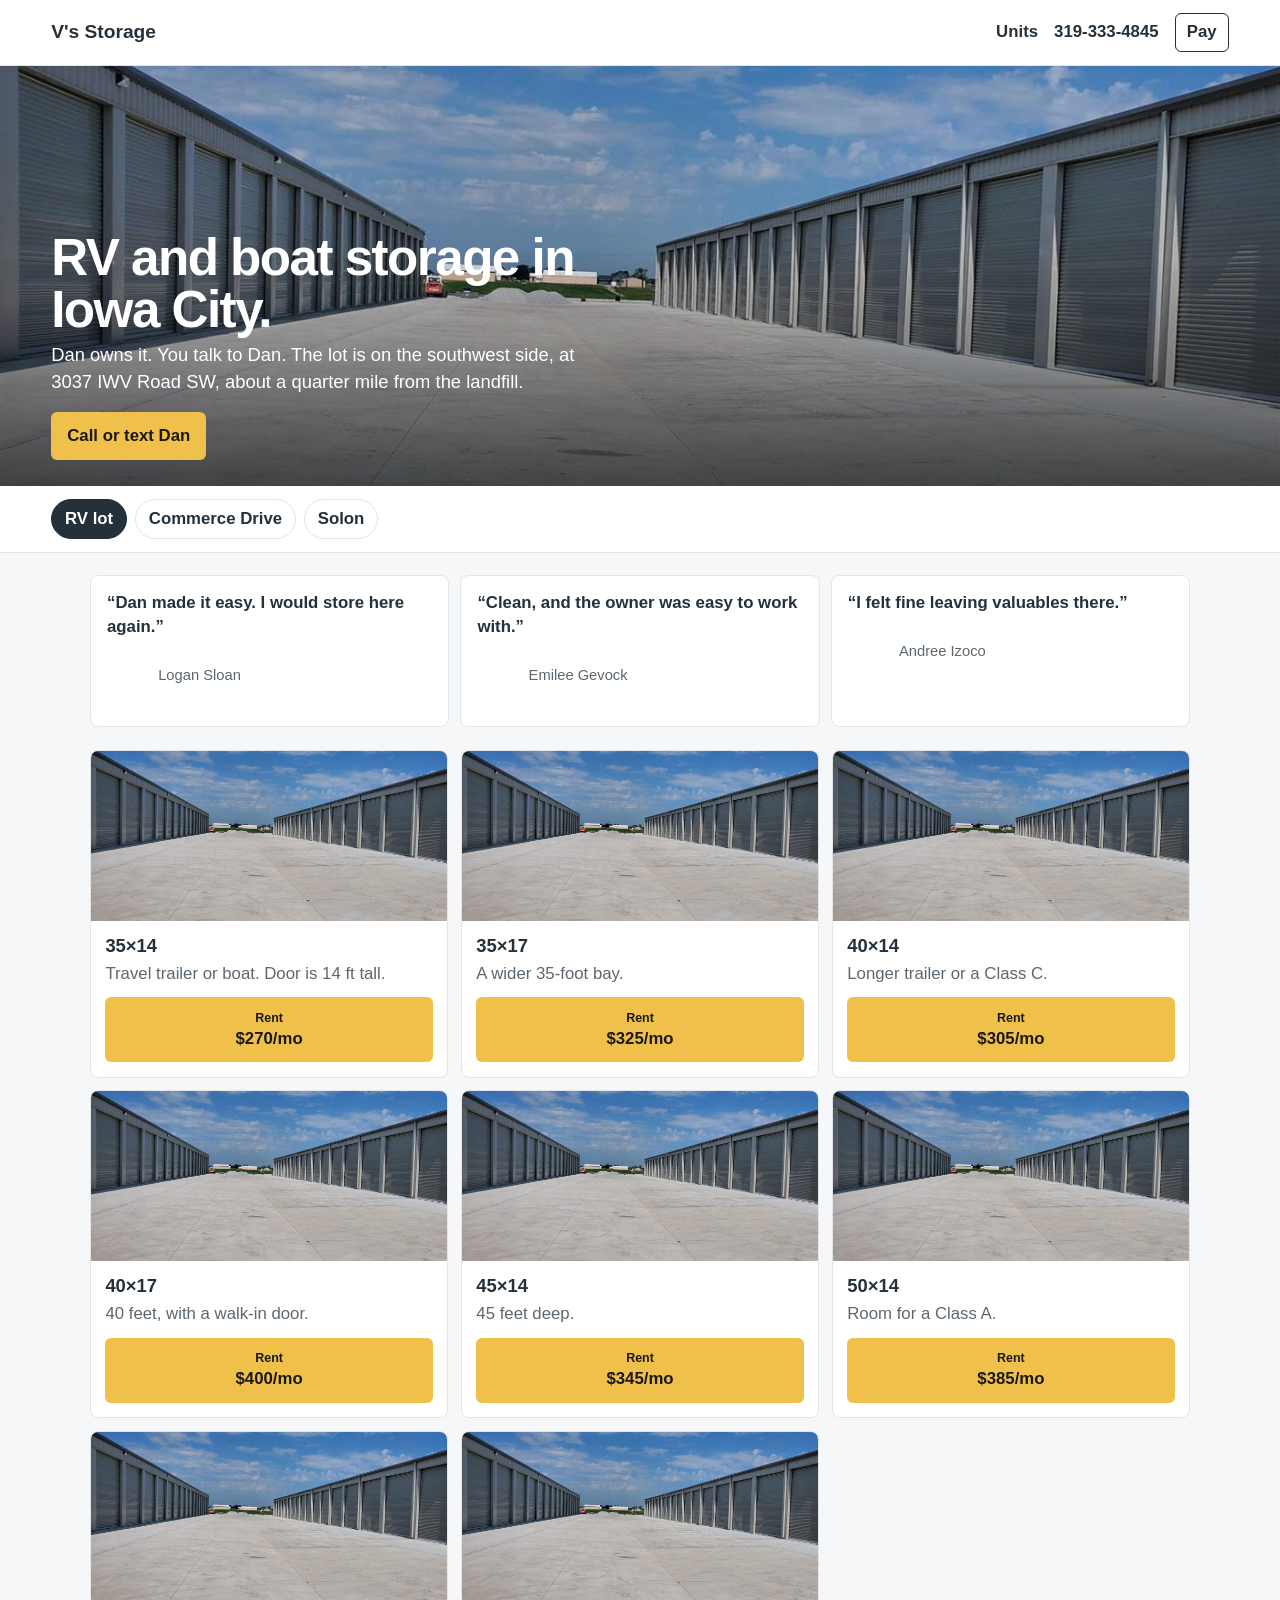
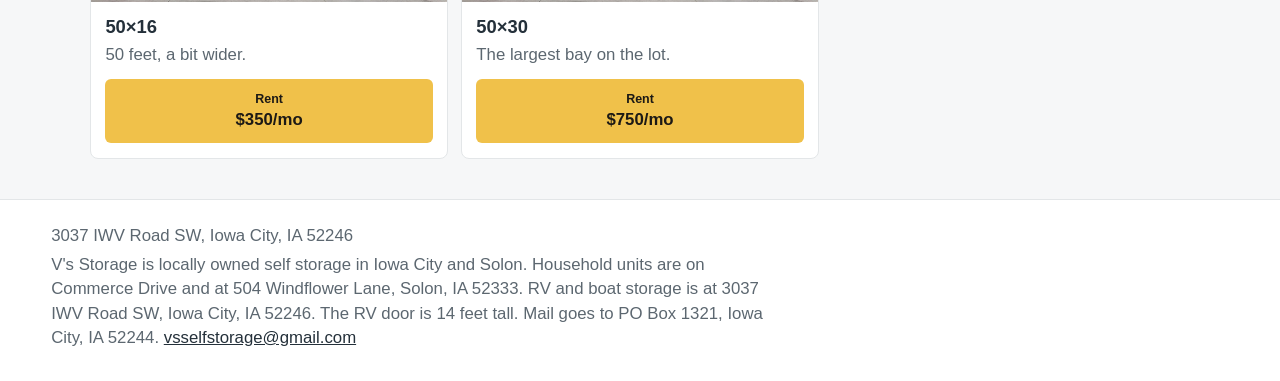
==== index.html @ 84fd460d "Public preview of the V's Storage site. Co-authored-by: Cursor <cursoragent@cursor.com>" ====
<!DOCTYPE html>
<html lang="en">
<head>
  <meta charset="utf-8">
  <meta name="viewport" content="width=device-width, initial-scale=1">
  <title>RV and boat storage in Iowa City | V's Storage</title>
  <meta name="description" content="RV, boat, and trailer storage at 3037 IWV Road SW, Iowa City, IA 52246. Dan owns it. Call or text (319) 333-4845. Doors are 14 feet tall. From $270 a month.">
  <script type="application/ld+json">
  {
    "@context": "https://schema.org",
    "@type": "SelfStorage",
    "name": "V's RV and Large Storage",
    "description": "Locally owned RV, boat, and trailer storage on the southwest side of Iowa City. Tenants talk to the owner, Dan.",
    "telephone": "+1-319-333-4845",
    "email": "vsselfstorage@gmail.com",
    "address": { "@type": "PostalAddress", "streetAddress": "3037 IWV Road SW", "addressLocality": "Iowa City", "addressRegion": "IA", "postalCode": "52246" },
    "url": "https://www.vsrvstorage.com/pages/rent"
  }
  </script>
  <style>
    :root { --ink: #24303a; --muted: #5c6770; --line: #e3e6e8; --yellow: #f0c14a; --bg: #f6f7f8; }
    * { box-sizing: border-box; }
    body { margin: 0; background: var(--bg); color: var(--ink); font-family: "Segoe UI", Arial, sans-serif; font-size: 1.05rem; line-height: 1.45; }
    img { max-width: 100%; display: block; }
    a { color: inherit; }
    button { font: inherit; color: inherit; cursor: pointer; }
    :focus-visible { outline: 3px solid var(--ink); outline-offset: 2px; }
    header { display: flex; align-items: center; justify-content: space-between; gap: 1rem; padding: 0.8rem 4vw; background: #fff; border-bottom: 1px solid var(--line); }
    .brand { font-weight: 700; text-decoration: none; font-size: 1.2rem; }
    nav { display: flex; gap: 1rem; align-items: center; }
    nav a { text-decoration: none; font-weight: 600; }
    .pay { border: 1px solid var(--ink); border-radius: 6px; padding: 0.4rem 0.7rem; }
    .hero { position: relative; min-height: 420px; color: #fff; display: flex; align-items: flex-end; }
    .hero img { position: absolute; inset: 0; width: 100%; height: 100%; object-fit: cover; }
    .hero::after { content: ""; position: absolute; inset: 0; background: linear-gradient(to top, rgba(20,24,28,.72), rgba(20,24,28,.05) 55%); }
    .hero-copy { position: relative; z-index: 1; padding: 2rem 4vw 1.6rem; max-width: 640px; }
    h1 { margin: 0 0 0.4rem; font-size: clamp(2.1rem, 4vw, 3.2rem); line-height: 1.02; letter-spacing: -0.03em; }
    .hero p { margin: 0 0 1rem; font-size: 1.15rem; }
    .call { display: inline-block; background: var(--yellow); color: #1c1915; text-decoration: none; font-weight: 700; border-radius: 6px; padding: 0.75rem 1rem; }
    .lots { display: flex; gap: 0.5rem; padding: 0.8rem 4vw; background: #fff; border-bottom: 1px solid var(--line); overflow-x: auto; }
    .lots button { border: 1px solid var(--line); background: #fff; border-radius: 999px; padding: 0.45rem 0.8rem; font-weight: 600; white-space: nowrap; }
    .lots button[aria-pressed="true"] { background: var(--ink); color: #fff; border-color: var(--ink); }
    main { width: min(1100px, calc(100% - 8vw)); margin: 0 auto; padding: 1.4rem 0 2.5rem; }
    .reviews { display: grid; grid-template-columns: 1fr 1fr 1fr; gap: 0.7rem; margin-bottom: 1.4rem; }
    blockquote { margin: 0; background: #fff; border: 1px solid var(--line); border-radius: 8px; padding: 0.9rem 1rem; }
    blockquote p { margin: 0 0 0.4rem; font-weight: 650; font-weight: 600; }
    blockquote footer { color: var(--muted); font-size: 0.92rem; border: 0; }
    .units { display: grid; gap: 0.6rem; }
    .unit { display: grid; grid-template-columns: 112px 1fr auto; gap: 0.9rem; align-items: center; background: #fff; border: 1px solid var(--line); border-radius: 8px; padding: 0.55rem; }
    .unit img { width: 112px; height: 84px; object-fit: cover; border-radius: 4px; }
    .unit h2 { margin: 0; font-size: 1.15rem; }
    .unit p { margin: 0.15rem 0 0; color: var(--muted); }
    .rent { display: inline-block; background: var(--yellow); color: #1c1915; text-decoration: none; font-weight: 700; border-radius: 6px; padding: 0.7rem 0.9rem; text-align: center; min-width: 118px; }
    .rent span { display: block; font-size: 0.78rem; font-weight: 600; }
    footer { background: #fff; border-top: 1px solid var(--line); padding: 1.2rem 4vw 1.6rem; color: var(--muted); }
    footer p { margin: 0.3rem 0; max-width: 46rem; }
    footer a { color: var(--ink); }
    @media (min-width: 960px) {
      .units { grid-template-columns: repeat(3, minmax(0, 1fr)); gap: 0.8rem; align-items: stretch; }
      .unit { grid-template-columns: 1fr; grid-template-rows: auto 1fr auto; align-items: stretch; padding: 0; gap: 0; overflow: hidden; height: 100%; }
      .unit img { width: 100%; height: 170px; border-radius: 0; object-position: center 62%; }
      .unit > div { padding: 0.75rem 0.9rem 0; }
      .rent { margin: 0.7rem 0.9rem 0.9rem; align-self: end; }
    }
    @media (max-width: 720px) {
      .reviews { grid-template-columns: 1fr; }
      .unit { grid-template-columns: 88px 1fr; }
      .rent { grid-column: 1 / -1; margin: 0; }
      nav .quiet { display: none; }
    }
  </style>
</head>
<body>
  <header>
    <a class="brand" href="#top">V's Storage</a>
    <nav>
      <a class="quiet" href="#units">Units</a>
      <a class="quiet" href="tel:+13193334845">319-333-4845</a>
      <a class="pay" id="pay" href="https://www.vsrvstorage.com/login">Pay</a>
    </nav>
  </header>

  <section class="hero" id="top">
    <img id="hero" src="images/west.jpg" alt="RV storage buildings at 3037 IWV Road SW">
    <div class="hero-copy">
      <h1 id="headline">RV and boat storage in Iowa City.</h1>
      <p id="pitch">Dan owns it. You talk to Dan. The lot is on the southwest side, at 3037 IWV Road SW, about a quarter mile from the landfill.</p>
      <a class="call" href="tel:+13193334845">Call or text Dan</a>
    </div>
  </section>

  <div class="lots" role="group" aria-label="Locations">
    <button type="button" data-lot="west" aria-pressed="true">RV lot</button>
    <button type="button" data-lot="east" aria-pressed="false">Commerce Drive</button>
    <button type="button" data-lot="solon" aria-pressed="false">Solon</button>
  </div>

  <main>
    <div class="reviews">
      <blockquote><p>“Dan made it easy. I would store here again.”</p><footer>Logan Sloan</footer></blockquote>
      <blockquote><p>“Clean, and the owner was easy to work with.”</p><footer>Emilee Gevock</footer></blockquote>
      <blockquote><p>“I felt fine leaving valuables there.”</p><footer>Andree Izoco</footer></blockquote>
    </div>
    <div class="units" id="units"></div>
  </main>

  <footer>
    <p id="address">3037 IWV Road SW, Iowa City, IA 52246</p>
    <p>V's Storage is locally owned self storage in Iowa City and Solon. Household units are on Commerce Drive and at 504 Windflower Lane, Solon, IA 52333. RV and boat storage is at 3037 IWV Road SW, Iowa City, IA 52246. The RV door is 14 feet tall. Mail goes to PO Box 1321, Iowa City, IA 52244. <a href="mailto:vsselfstorage@gmail.com">vsselfstorage@gmail.com</a></p>
  </footer>

  <script>
    var lots = {
      east: {
        headline: "You talk to the owner.",
        pitch: "Dan owns this Iowa City lot. He is the only person you will talk to.",
        hero: "images/yellow.jpg",
        alt: "Yellow storage doors at V's on Commerce Drive",
        address: "2800 Commerce Drive, Iowa City, IA 52240",
        pay: "https://www.vsselfstorageiowacity.com/login",
        rent: "https://www.vsselfstorageiowacity.com/pages/rent",
        units: [
          ["5×10", 70, "A closet.", "images/open-5.jpg"],
          ["10×10", 90, "About a small bedroom.", "images/open-10.jpg"],
          ["10×15", 105, "Bedroom plus a sofa.", "images/open-15.jpg"],
          ["10×20", 130, "A one-bedroom apartment.", "images/open-20.jpg"],
          ["10×25", 140, "Room for the awkward pieces.", "images/open-25.jpg"],
          ["10×30", 160, "A car, or a house worth of boxes.", "images/open-30.jpg"],
          ["12×30", 195, "A wider version of the 10×30.", "images/open-30.jpg"]
        ]
      },
      solon: {
        headline: "Storage in Solon.",
        pitch: "Dan owns the units on Windflower Lane. If you need a unit in Solon, call him.",
        hero: "images/orange.jpg",
        alt: "Orange storage doors at 504 Windflower Lane in Solon",
        address: "504 Windflower Lane, Solon, IA 52333",
        pay: "https://www.vsselfstoragesolon.com/login",
        rent: "https://www.vsselfstoragesolon.com/pages/rent",
        units: [
          ["5×10", 74, "A closet.", "images/open-5.jpg"],
          ["10×10", 95, "About a small bedroom.", "images/open-10.jpg"],
          ["10×15", 111, "Bedroom plus a sofa.", "images/open-15.jpg"],
          ["10×20", 126, "A one-bedroom apartment.", "images/open-20.jpg"],
          ["10×25", 147, "Room for the awkward pieces.", "images/open-25.jpg"],
          ["10×30", 168, "A car, or a house worth of boxes.", "images/open-30.jpg"],
          ["12×30", 199, "A wider version of the 10×30.", "images/open-30.jpg"],
          ["20×30", 289, "Oversized bay.", "images/open-30.jpg"],
          ["30×30", 368, "Oversized bay.", "images/open-30.jpg"],
          ["42×30", 630, "The largest bay in Solon.", "images/open-30.jpg"]
        ]
      },
      west: {
        headline: "RV and boat storage in Iowa City.",
        pitch: "Dan owns it. You talk to Dan. The lot is on the southwest side, at 3037 IWV Road SW, about a quarter mile from the landfill.",
        hero: "images/west.jpg",
        alt: "RV storage buildings at 3037 IWV Road SW",
        address: "3037 IWV Road SW, Iowa City, IA 52246",
        pay: "https://www.vsrvstorage.com/login",
        rent: "https://www.vsrvstorage.com/pages/rent",
        units: [
          ["35×14", 270, "Travel trailer or boat. Door is 14 ft tall.", "images/west.jpg"],
          ["35×17", 325, "A wider 35-foot bay.", "images/west.jpg"],
          ["40×14", 305, "Longer trailer or a Class C.", "images/west.jpg"],
          ["40×17", 400, "40 feet, with a walk-in door.", "images/west.jpg"],
          ["45×14", 345, "45 feet deep.", "images/west.jpg"],
          ["50×14", 385, "Room for a Class A.", "images/west.jpg"],
          ["50×16", 350, "50 feet, a bit wider.", "images/west.jpg"],
          ["50×30", 750, "The largest bay on the lot.", "images/west.jpg"]
        ]
      }
    };

    function show(id) {
      var lot = lots[id];
      document.getElementById("headline").textContent = lot.headline;
      document.getElementById("pitch").textContent = lot.pitch;
      document.getElementById("hero").src = lot.hero;
      document.getElementById("hero").alt = lot.alt;
      document.getElementById("address").textContent = lot.address;
      document.getElementById("pay").href = lot.pay;
      document.getElementById("units").innerHTML = lot.units.map(function (unit) {
        return '<article class="unit"><img src="' + unit[3] + '" alt=""><div><h2>' + unit[0] + '</h2><p>' + unit[2] + '</p></div><a class="rent" href="' + lot.rent + '"><span>Rent</span>$' + unit[1] + '/mo</a></article>';
      }).join("");
      document.querySelectorAll(".lots button").forEach(function (button) {
        button.setAttribute("aria-pressed", button.dataset.lot === id ? "true" : "false");
      });
    }

    document.querySelector(".lots").addEventListener("click", function (event) {
      var button = event.target.closest("button");
      if (!button) return;
      show(button.dataset.lot);
    });

    show("west");
  </script>
</body>
</html>
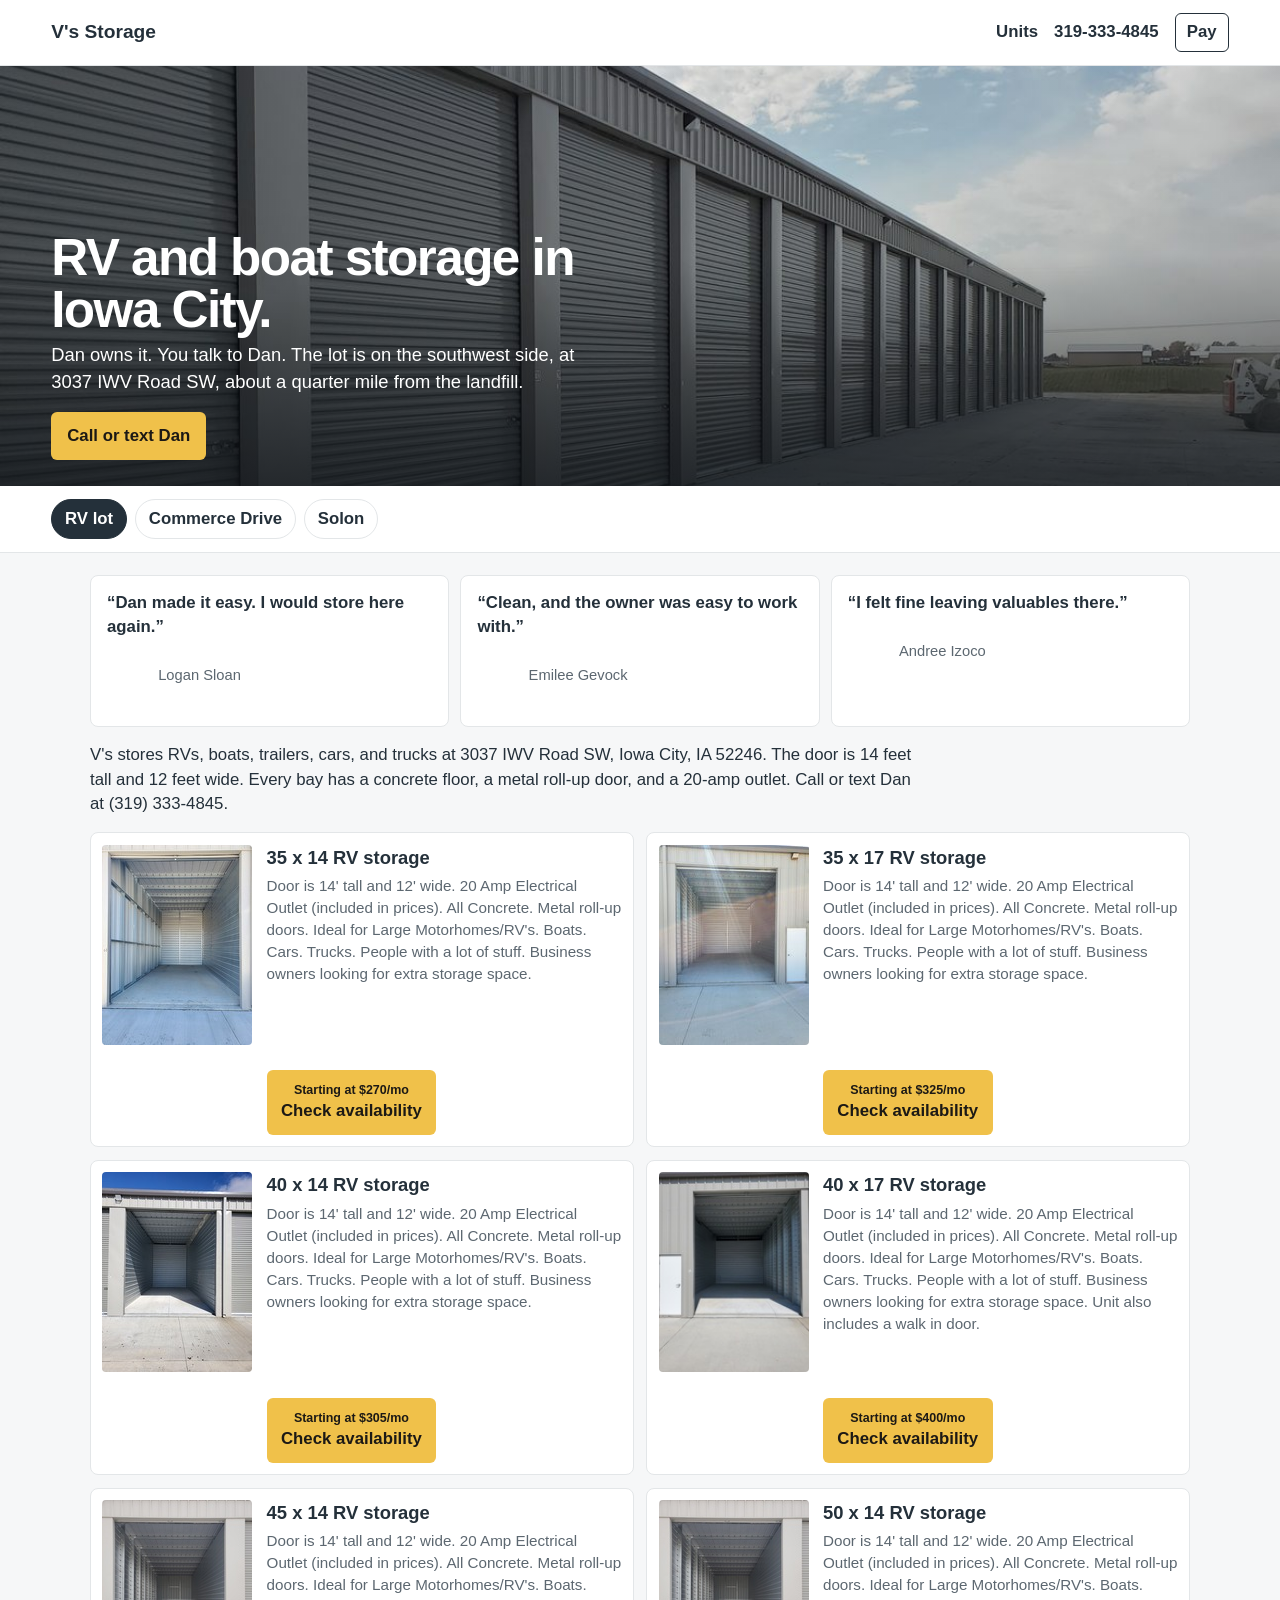
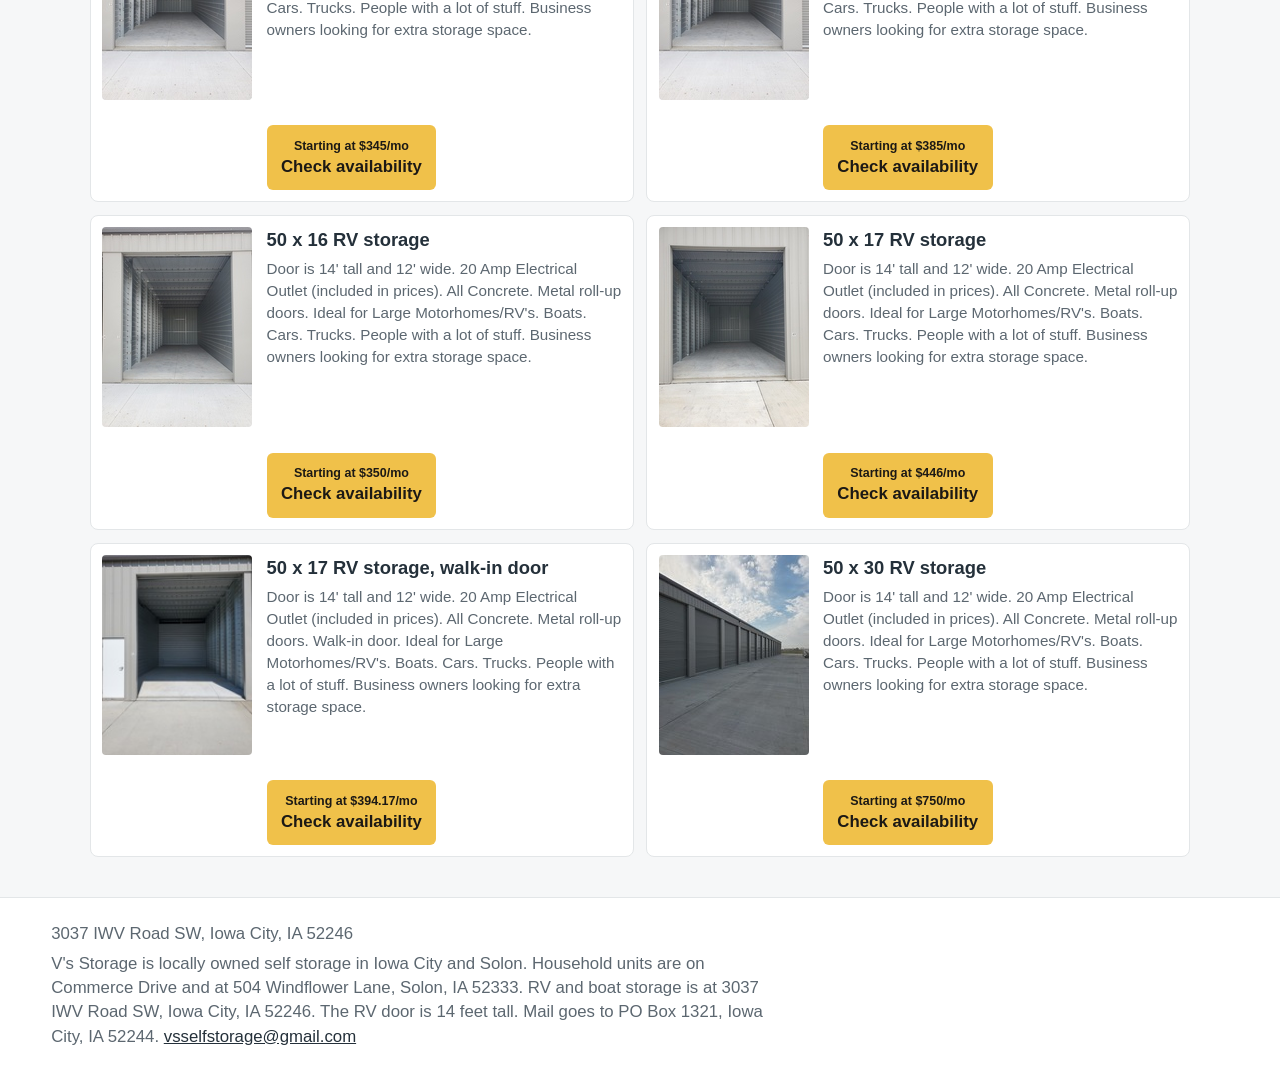
==== commit a57f4b40: "Use Dan's unit photos and descriptions so each size can be found." ====
--- a/index.html
+++ b/index.html
@@ -3,18 +3,36 @@
 <head>
   <meta charset="utf-8">
   <meta name="viewport" content="width=device-width, initial-scale=1">
-  <title>RV and boat storage in Iowa City | V's Storage</title>
-  <meta name="description" content="RV, boat, and trailer storage at 3037 IWV Road SW, Iowa City, IA 52246. Dan owns it. Call or text (319) 333-4845. Doors are 14 feet tall. From $270 a month.">
+  <title>RV Storage Iowa City | Boat and Trailer Storage on IWV Road</title>
+  <meta name="description" content="RV, boat, and trailer storage at 3037 IWV Road SW, Iowa City, IA 52246. Dan owns it. 14-foot-tall doors, concrete floors, and a 20-amp outlet. Call (319) 333-4845. Starting at $270 a month.">
   <script type="application/ld+json">
   {
     "@context": "https://schema.org",
-    "@type": "SelfStorage",
-    "name": "V's RV and Large Storage",
-    "description": "Locally owned RV, boat, and trailer storage on the southwest side of Iowa City. Tenants talk to the owner, Dan.",
-    "telephone": "+1-319-333-4845",
-    "email": "vsselfstorage@gmail.com",
-    "address": { "@type": "PostalAddress", "streetAddress": "3037 IWV Road SW", "addressLocality": "Iowa City", "addressRegion": "IA", "postalCode": "52246" },
-    "url": "https://www.vsrvstorage.com/pages/rent"
+    "@graph": [
+      {
+        "@type": "SelfStorage",
+        "name": "V's RV and Large Storage",
+        "description": "Locally owned RV, boat, and trailer storage at 3037 IWV Road SW, Iowa City, IA 52246. The door is 14 feet tall and 12 feet wide.",
+        "telephone": "+1-319-333-4845",
+        "email": "vsselfstorage@gmail.com",
+        "address": { "@type": "PostalAddress", "streetAddress": "3037 IWV Road SW", "addressLocality": "Iowa City", "addressRegion": "IA", "postalCode": "52246" },
+        "url": "https://www.vsrvstorage.com/pages/rent",
+        "makesOffer": [
+          { "@type": "Offer", "name": "35 x 14 RV storage", "price": "270", "priceCurrency": "USD", "availability": "https://schema.org/LimitedAvailability" },
+          { "@type": "Offer", "name": "40 x 14 RV storage", "price": "305", "priceCurrency": "USD", "availability": "https://schema.org/LimitedAvailability" },
+          { "@type": "Offer", "name": "50 x 14 RV storage", "price": "385", "priceCurrency": "USD", "availability": "https://schema.org/LimitedAvailability" },
+          { "@type": "Offer", "name": "50 x 30 RV storage", "price": "750", "priceCurrency": "USD", "availability": "https://schema.org/LimitedAvailability" }
+        ]
+      },
+      {
+        "@type": "FAQPage",
+        "mainEntity": [
+          { "@type": "Question", "name": "Where can I store an RV or boat in Iowa City?", "acceptedAnswer": { "@type": "Answer", "text": "At V's RV and Large Storage, 3037 IWV Road SW, Iowa City, IA 52246, about a quarter mile from the Iowa City landfill. The door is 14 feet tall and 12 feet wide. Call Dan at (319) 333-4845." } },
+          { "@type": "Question", "name": "Is there self storage in Solon, Iowa?", "acceptedAnswer": { "@type": "Answer", "text": "Yes. V's Self Storage is at 504 Windflower Lane, Solon, IA 52333. Dan owns it. Household units start at $74 a month." } },
+          { "@type": "Question", "name": "Who do I talk to about a storage unit?", "acceptedAnswer": { "@type": "Answer", "text": "Dan, the owner. Call or text (319) 333-4845. He is the person who answers." } }
+        ]
+      }
+    ]
   }
   </script>
   <style>
@@ -31,7 +49,7 @@
     nav a { text-decoration: none; font-weight: 600; }
     .pay { border: 1px solid var(--ink); border-radius: 6px; padding: 0.4rem 0.7rem; }
     .hero { position: relative; min-height: 420px; color: #fff; display: flex; align-items: flex-end; }
-    .hero img { position: absolute; inset: 0; width: 100%; height: 100%; object-fit: cover; }
+    .hero img { position: absolute; inset: 0; width: 100%; height: 100%; object-fit: cover; object-position: center 40%; }
     .hero::after { content: ""; position: absolute; inset: 0; background: linear-gradient(to top, rgba(20,24,28,.72), rgba(20,24,28,.05) 55%); }
     .hero-copy { position: relative; z-index: 1; padding: 2rem 4vw 1.6rem; max-width: 640px; }
     h1 { margin: 0 0 0.4rem; font-size: clamp(2.1rem, 4vw, 3.2rem); line-height: 1.02; letter-spacing: -0.03em; }
@@ -41,7 +59,8 @@
     .lots button { border: 1px solid var(--line); background: #fff; border-radius: 999px; padding: 0.45rem 0.8rem; font-weight: 600; white-space: nowrap; }
     .lots button[aria-pressed="true"] { background: var(--ink); color: #fff; border-color: var(--ink); }
     main { width: min(1100px, calc(100% - 8vw)); margin: 0 auto; padding: 1.4rem 0 2.5rem; }
-    .reviews { display: grid; grid-template-columns: 1fr 1fr 1fr; gap: 0.7rem; margin-bottom: 1.4rem; }
+    .reviews { display: grid; grid-template-columns: 1fr 1fr 1fr; gap: 0.7rem; margin-bottom: 1rem; }
+    #facts { margin: 0 0 1rem; max-width: 52rem; }
     blockquote { margin: 0; background: #fff; border: 1px solid var(--line); border-radius: 8px; padding: 0.9rem 1rem; }
     blockquote p { margin: 0 0 0.4rem; font-weight: 650; font-weight: 600; }
     blockquote footer { color: var(--muted); font-size: 0.92rem; border: 0; }
@@ -49,18 +68,23 @@
     .unit { display: grid; grid-template-columns: 112px 1fr auto; gap: 0.9rem; align-items: center; background: #fff; border: 1px solid var(--line); border-radius: 8px; padding: 0.55rem; }
     .unit img { width: 112px; height: 84px; object-fit: cover; border-radius: 4px; }
     .unit h2 { margin: 0; font-size: 1.15rem; }
-    .unit p { margin: 0.15rem 0 0; color: var(--muted); }
+    .unit p { margin: 0.25rem 0 0; color: var(--muted); font-size: 0.95rem; }
     .rent { display: inline-block; background: var(--yellow); color: #1c1915; text-decoration: none; font-weight: 700; border-radius: 6px; padding: 0.7rem 0.9rem; text-align: center; min-width: 118px; }
     .rent span { display: block; font-size: 0.78rem; font-weight: 600; }
     footer { background: #fff; border-top: 1px solid var(--line); padding: 1.2rem 4vw 1.6rem; color: var(--muted); }
     footer p { margin: 0.3rem 0; max-width: 46rem; }
     footer a { color: var(--ink); }
     @media (min-width: 960px) {
-      .units { grid-template-columns: repeat(3, minmax(0, 1fr)); gap: 0.8rem; align-items: stretch; }
-      .unit { grid-template-columns: 1fr; grid-template-rows: auto 1fr auto; align-items: stretch; padding: 0; gap: 0; overflow: hidden; height: 100%; }
-      .unit img { width: 100%; height: 170px; border-radius: 0; object-position: center 62%; }
-      .unit > div { padding: 0.75rem 0.9rem 0; }
-      .rent { margin: 0.7rem 0.9rem 0.9rem; align-self: end; }
+      .units.wide { grid-template-columns: repeat(3, minmax(0, 1fr)); gap: 0.8rem; align-items: stretch; }
+      .units.wide .unit { grid-template-columns: 1fr; grid-template-rows: auto 1fr auto; align-items: stretch; padding: 0; gap: 0; overflow: hidden; height: 100%; }
+      .units.wide .unit img { width: 100%; height: 210px; border-radius: 0; object-fit: cover; object-position: center 42%; }
+      .units.wide .unit.fit img { object-fit: contain; background: #eef1f3; }
+      .units.wide .unit > div { padding: 0.8rem 0.9rem 0; }
+      .units.wide .rent { margin: 0.75rem 0.9rem 0.9rem; align-self: end; }
+      .units.rv { grid-template-columns: 1fr 1fr; gap: 0.8rem; align-items: stretch; }
+      .units.rv .unit { grid-template-columns: 150px 1fr; align-items: start; padding: 0.7rem; height: 100%; }
+      .units.rv .unit img { width: 150px; height: 200px; object-fit: cover; }
+      .units.rv .rent { grid-column: 2; justify-self: start; margin-top: 0.7rem; }
     }
     @media (max-width: 720px) {
       .reviews { grid-template-columns: 1fr; }
@@ -81,7 +105,7 @@
   </header>
 
   <section class="hero" id="top">
-    <img id="hero" src="images/west.jpg" alt="RV storage buildings at 3037 IWV Road SW">
+    <img id="hero" src="images/rv-lot.jpg" alt="RV storage buildings at 3037 IWV Road SW, Iowa City">
     <div class="hero-copy">
       <h1 id="headline">RV and boat storage in Iowa City.</h1>
       <p id="pitch">Dan owns it. You talk to Dan. The lot is on the southwest side, at 3037 IWV Road SW, about a quarter mile from the landfill.</p>
@@ -101,6 +125,7 @@
       <blockquote><p>“Clean, and the owner was easy to work with.”</p><footer>Emilee Gevock</footer></blockquote>
       <blockquote><p>“I felt fine leaving valuables there.”</p><footer>Andree Izoco</footer></blockquote>
     </div>
+    <p id="facts">V's stores RVs, boats, trailers, cars, and trucks at 3037 IWV Road SW, Iowa City, IA 52246. The door is 14 feet tall and 12 feet wide. Every bay has a concrete floor, a metal roll-up door, and a 20-amp outlet. Dan owns the lot. Call or text him at (319) 333-4845.</p>
     <div class="units" id="units"></div>
   </main>
 
@@ -110,63 +135,69 @@
   </footer>
 
   <script>
+    var rv = "Door is 14' tall and 12' wide. 20 Amp Electrical Outlet (included in prices). All Concrete. Metal roll-up doors. Ideal for Large Motorhomes/RV's. Boats. Cars. Trucks. People with a lot of stuff. Business owners looking for extra storage space.";
     var lots = {
       east: {
-        headline: "You talk to the owner.",
-        pitch: "Dan owns this Iowa City lot. He is the only person you will talk to.",
+        headline: "Self storage in Iowa City.",
+        pitch: "Dan owns this lot on Commerce Drive. He is the only person you will talk to.",
+        facts: "Household storage at 2800 Commerce Drive, Iowa City, IA 52240. Dan has run this lot for years, and you talk to him, not a call center. RV, boat, and trailer storage is at the west lot on IWV Road.",
         hero: "images/yellow.jpg",
-        alt: "Yellow storage doors at V's on Commerce Drive",
+        alt: "Yellow storage doors at V's Self Storage on Commerce Drive in Iowa City",
         address: "2800 Commerce Drive, Iowa City, IA 52240",
         pay: "https://www.vsselfstorageiowacity.com/login",
         rent: "https://www.vsselfstorageiowacity.com/pages/rent",
         units: [
-          ["5×10", 70, "A closet.", "images/open-5.jpg"],
-          ["10×10", 90, "About a small bedroom.", "images/open-10.jpg"],
-          ["10×15", 105, "Bedroom plus a sofa.", "images/open-15.jpg"],
-          ["10×20", 130, "A one-bedroom apartment.", "images/open-20.jpg"],
-          ["10×25", 140, "Room for the awkward pieces.", "images/open-25.jpg"],
-          ["10×30", 160, "A car, or a house worth of boxes.", "images/open-30.jpg"],
-          ["12×30", 195, "A wider version of the 10×30.", "images/open-30.jpg"]
+          ["5 x 10", "70", "It fits furnishings of a mid-sized bedroom, including a queen-sized bed, a dresser, a TV and several small to medium-sized boxes.", "images/ic-5x10.jpg"],
+          ["10 x 10", "90", "It fits the contents of an entire family room or two full bedrooms, including several small to medium-sized boxes.", "images/ic-10x10.jpg"],
+          ["10 x 15", "105", "It fits the contents of three full bedrooms and larger items such as a piano, couches, tables, or large-screen TVs, plus several medium to large-sized boxes.", "images/ic-10x15.jpg"],
+          ["10 x 20", "130", "It fits the contents of a multi-bedroom house, including several oversized items like a couch, a refrigerator, a washer/dryer and a dining room set or several large boxes.", "images/ic-10x20.jpg"],
+          ["10 x 25", "140", "It fits the contents of a multi-bedroom house, including several oversized items like a couch, a refrigerator, a washer/dryer and a dining room set or several large boxes.", "images/east-10-x-25.jpg", true],
+          ["10 x 30", "160", "It fits the contents of a multi-bedroom house, including several oversized items like a couch, a refrigerator, a washer/dryer and a dining room set or several large boxes.", "images/ic-10x30.jpg"],
+          ["12 x 30", "195", "It fits the contents of a very large house. Can fit all cars, most truck, small trailers, campers, and boats. Would also be the ideal space for a contractor. Door height is 10'.", "images/east-12-x-30.jpg", true]
         ]
       },
       solon: {
-        headline: "Storage in Solon.",
+        headline: "Self storage in Solon.",
         pitch: "Dan owns the units on Windflower Lane. If you need a unit in Solon, call him.",
+        facts: "V's Self Storage is at 504 Windflower Lane, Solon, IA 52333, east of Highway 1. It is the local storage in Solon. RV and boat storage is not at this lot. That is on IWV Road in Iowa City.",
         hero: "images/orange.jpg",
-        alt: "Orange storage doors at 504 Windflower Lane in Solon",
+        alt: "Orange storage doors at V's Self Storage on Windflower Lane in Solon",
         address: "504 Windflower Lane, Solon, IA 52333",
         pay: "https://www.vsselfstoragesolon.com/login",
         rent: "https://www.vsselfstoragesolon.com/pages/rent",
         units: [
-          ["5×10", 74, "A closet.", "images/open-5.jpg"],
-          ["10×10", 95, "About a small bedroom.", "images/open-10.jpg"],
-          ["10×15", 111, "Bedroom plus a sofa.", "images/open-15.jpg"],
-          ["10×20", 126, "A one-bedroom apartment.", "images/open-20.jpg"],
-          ["10×25", 147, "Room for the awkward pieces.", "images/open-25.jpg"],
-          ["10×30", 168, "A car, or a house worth of boxes.", "images/open-30.jpg"],
-          ["12×30", 199, "A wider version of the 10×30.", "images/open-30.jpg"],
-          ["20×30", 289, "Oversized bay.", "images/open-30.jpg"],
-          ["30×30", 368, "Oversized bay.", "images/open-30.jpg"],
-          ["42×30", 630, "The largest bay in Solon.", "images/open-30.jpg"]
+          ["5 x 10", "74", "It fits furnishings of a mid-sized bedroom, including a queen-sized bed, a dresser, a TV and several small to medium-sized boxes.", "images/solon-bay-5x10.jpg"],
+          ["10 x 10", "95", "It fits the contents of an entire family room or two full bedrooms, including several small to medium-sized boxes.", "images/solon-bay-10x10.jpg"],
+          ["10 x 15", "111", "It fits the contents of three full bedrooms and larger items such as a piano, couches, tables, or large-screen TVs, plus several medium to large-sized boxes.", "images/solon-bay-10x15.jpg"],
+          ["10 x 20", "126", "It fits the contents of a multi-bedroom house, including several oversized items like a couch, a refrigerator, a washer/dryer and a dining room set or several large boxes. Fits most cars, trucks, and some boats.", "images/solon-bay-10x20.jpg"],
+          ["10 x 25", "147", "It fits the contents of a multi-bedroom house, including several oversized items like a couch, a refrigerator, a washer/dryer and a dining room set or several large boxes. Fits all cars, trucks, and some boats.", "images/solon-bay-10x25.jpg"],
+          ["10 x 30", "168", "It fits the contents of a multi-bedroom house, including several oversized items like a couch, a refrigerator, a washer/dryer and a dining room set or several large boxes. Fits all cars, trucks, and some boats.", "images/solon-bay-10x30.jpg"],
+          ["12 x 30", "199", "It fits the contents of a very large house. Can fit all cars, most truck, small trailers, campers, and boats. Would also be the ideal space for a contractor. Door is 10' high and 10' wide.", "images/solon-12-x-30.jpg", true],
+          ["20 x 30", "289", "", "images/solon-buildings.jpg"],
+          ["30 x 30", "368", "", "images/solon-buildings.jpg"],
+          ["42 x 30", "630", "It fits the contents of a very large house. Can fit all cars, most truck, small trailers, campers, and boats. Would also be the ideal space for a contractor. Door height is 10'.", "images/solon-buildings.jpg"]
         ]
       },
       west: {
         headline: "RV and boat storage in Iowa City.",
         pitch: "Dan owns it. You talk to Dan. The lot is on the southwest side, at 3037 IWV Road SW, about a quarter mile from the landfill.",
-        hero: "images/west.jpg",
-        alt: "RV storage buildings at 3037 IWV Road SW",
+        facts: "V's stores RVs, boats, trailers, cars, and trucks at 3037 IWV Road SW, Iowa City, IA 52246. The door is 14 feet tall and 12 feet wide. Every bay has a concrete floor, a metal roll-up door, and a 20-amp outlet. Call or text Dan at (319) 333-4845.",
+        hero: "images/rv-lot.jpg",
+        alt: "RV storage buildings with tall roll-up doors at 3037 IWV Road SW, Iowa City",
         address: "3037 IWV Road SW, Iowa City, IA 52246",
         pay: "https://www.vsrvstorage.com/login",
         rent: "https://www.vsrvstorage.com/pages/rent",
         units: [
-          ["35×14", 270, "Travel trailer or boat. Door is 14 ft tall.", "images/west.jpg"],
-          ["35×17", 325, "A wider 35-foot bay.", "images/west.jpg"],
-          ["40×14", 305, "Longer trailer or a Class C.", "images/west.jpg"],
-          ["40×17", 400, "40 feet, with a walk-in door.", "images/west.jpg"],
-          ["45×14", 345, "45 feet deep.", "images/west.jpg"],
-          ["50×14", 385, "Room for a Class A.", "images/west.jpg"],
-          ["50×16", 350, "50 feet, a bit wider.", "images/west.jpg"],
-          ["50×30", 750, "The largest bay on the lot.", "images/west.jpg"]
+          ["35 x 14", "270", rv, "images/west-rv-large-storage-35-x-14.jpg"],
+          ["35 x 17", "325", rv, "images/west-rv-large-storage-35-x-17.jpg"],
+          ["40 x 14", "305", rv, "images/west-rv-large-storage-40-x-14.jpg"],
+          ["40 x 17", "400", rv + " Unit also includes a walk in door.", "images/west-40x17.jpg"],
+          ["45 x 14", "345", rv, "images/west-rv-large-storage-45-x-14.jpg"],
+          ["50 x 14", "385", rv, "images/west-rv-large-storage-50-x-14.jpg"],
+          ["50 x 16", "350", rv, "images/west-rv-large-storage-50-x-16.jpg"],
+          ["50 x 17", "446", rv, "images/west-50x17.jpg"],
+          ["50 x 17, walk-in door", "394.17", "Door is 14' tall and 12' wide. 20 Amp Electrical Outlet (included in prices). All Concrete. Metal roll-up doors. Walk-in door. Ideal for Large Motorhomes/RV's. Boats. Cars. Trucks. People with a lot of stuff. Business owners looking for extra storage space.", "images/west-50x17-walkin.jpg"],
+          ["50 x 30", "750", rv, "images/west-rv-large-storage-50-x-30.jpg"]
         ]
       }
     };
@@ -175,12 +206,29 @@
       var lot = lots[id];
       document.getElementById("headline").textContent = lot.headline;
       document.getElementById("pitch").textContent = lot.pitch;
+      document.getElementById("facts").textContent = lot.facts;
       document.getElementById("hero").src = lot.hero;
       document.getElementById("hero").alt = lot.alt;
       document.getElementById("address").textContent = lot.address;
       document.getElementById("pay").href = lot.pay;
-      document.getElementById("units").innerHTML = lot.units.map(function (unit) {
-        return '<article class="unit"><img src="' + unit[3] + '" alt=""><div><h2>' + unit[0] + '</h2><p>' + unit[2] + '</p></div><a class="rent" href="' + lot.rent + '"><span>Rent</span>$' + unit[1] + '/mo</a></article>';
+      var titles = {
+        west: "RV Storage Iowa City | Boat and Trailer Storage on IWV Road",
+        east: "Self Storage in Iowa City | 2800 Commerce Drive | V's Storage",
+        solon: "Self Storage in Solon, Iowa | 504 Windflower Lane | V's Storage"
+      };
+      document.title = titles[id];
+      var list = document.getElementById("units");
+      list.className = "units " + (id === "west" ? "rv" : "wide");
+      list.innerHTML = lot.units.map(function (unit) {
+        var place = id === "solon" ? "Solon, Iowa" : "Iowa City";
+        var kind = id === "west" ? " RV storage" : " storage unit";
+        var heading = unit[0].indexOf("walk-in") === -1
+          ? unit[0] + kind
+          : "50 x 17 RV storage, walk-in door";
+        var alt = heading + " at V's in " + place;
+        var copy = unit[2] ? "<p>" + unit[2] + "</p>" : "";
+        var fit = unit[4] ? " fit" : "";
+        return '<article class="unit' + fit + '"><img src="' + unit[3] + '" alt="' + alt + '"><div><h2>' + heading + '</h2>' + copy + '</div><a class="rent" href="' + lot.rent + '"><span>Starting at $' + unit[1] + '/mo</span>Check availability</a></article>';
       }).join("");
       document.querySelectorAll(".lots button").forEach(function (button) {
         button.setAttribute("aria-pressed", button.dataset.lot === id ? "true" : "false");
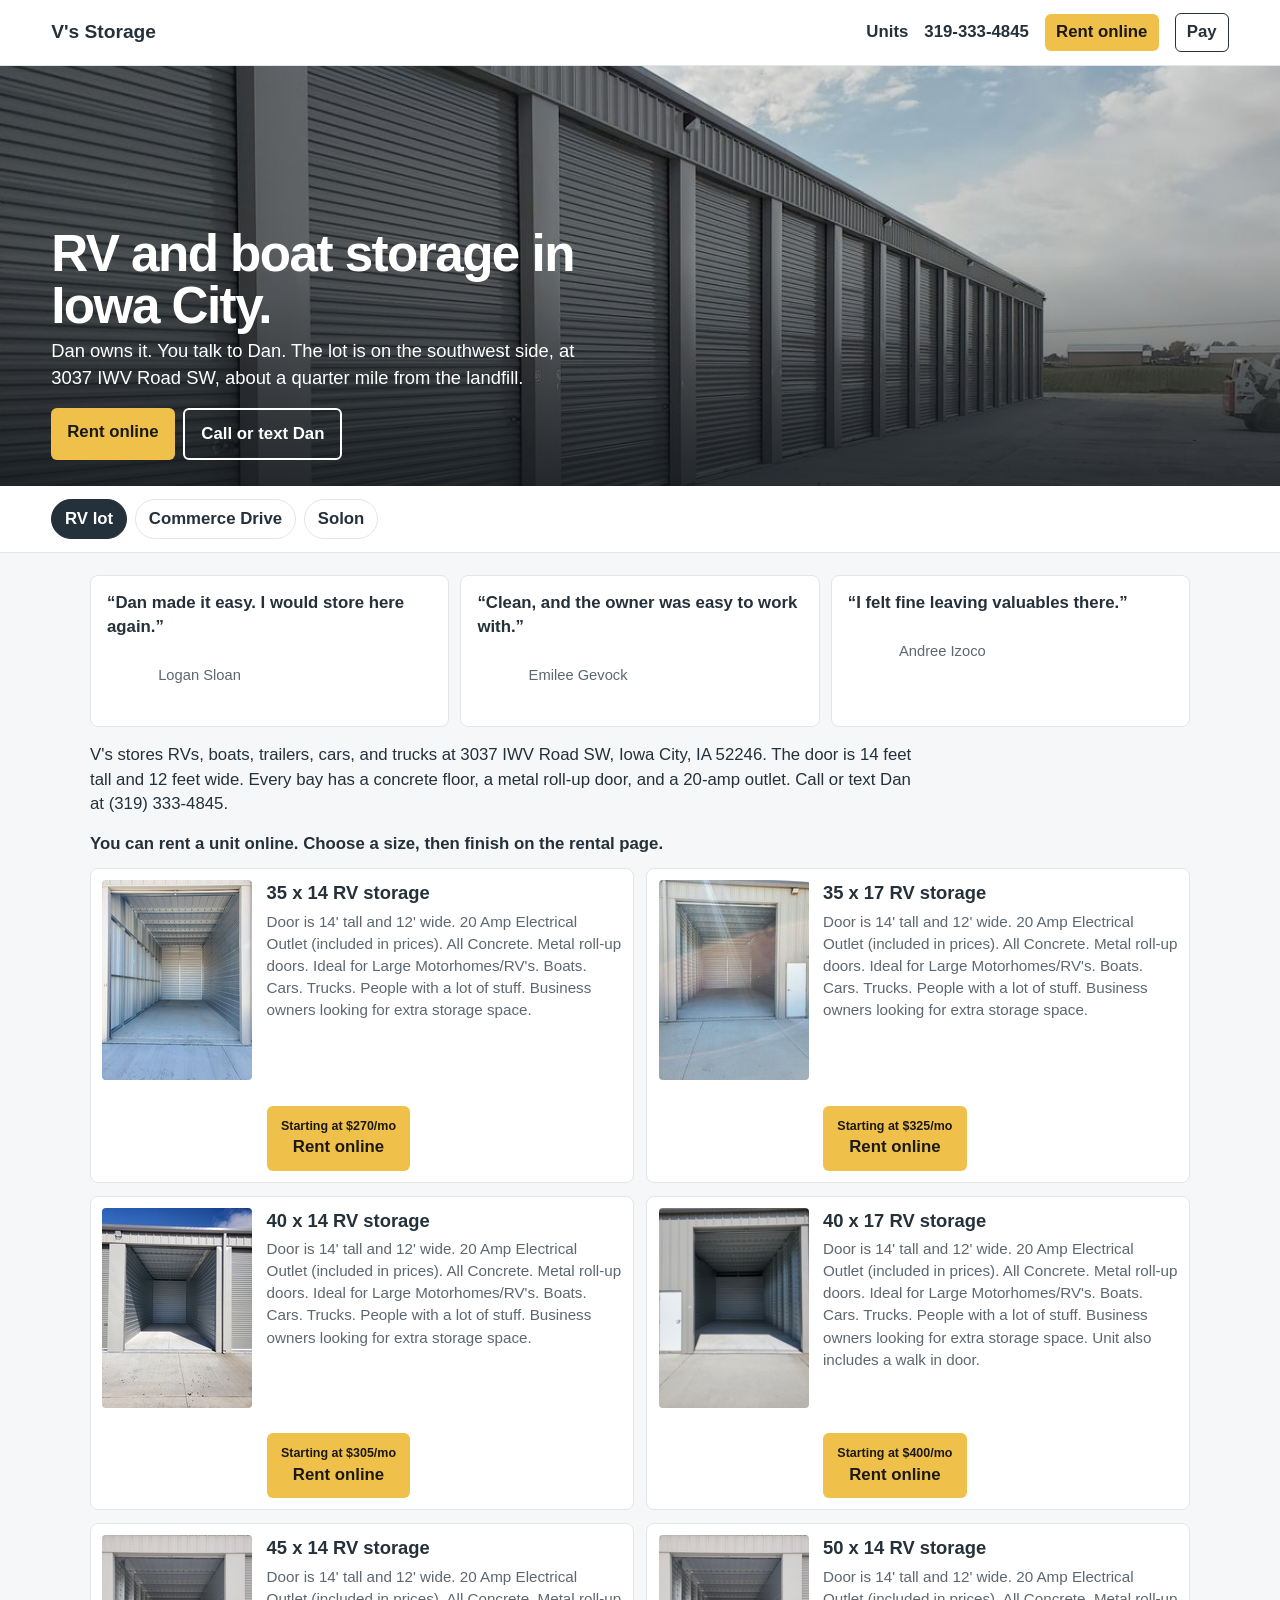
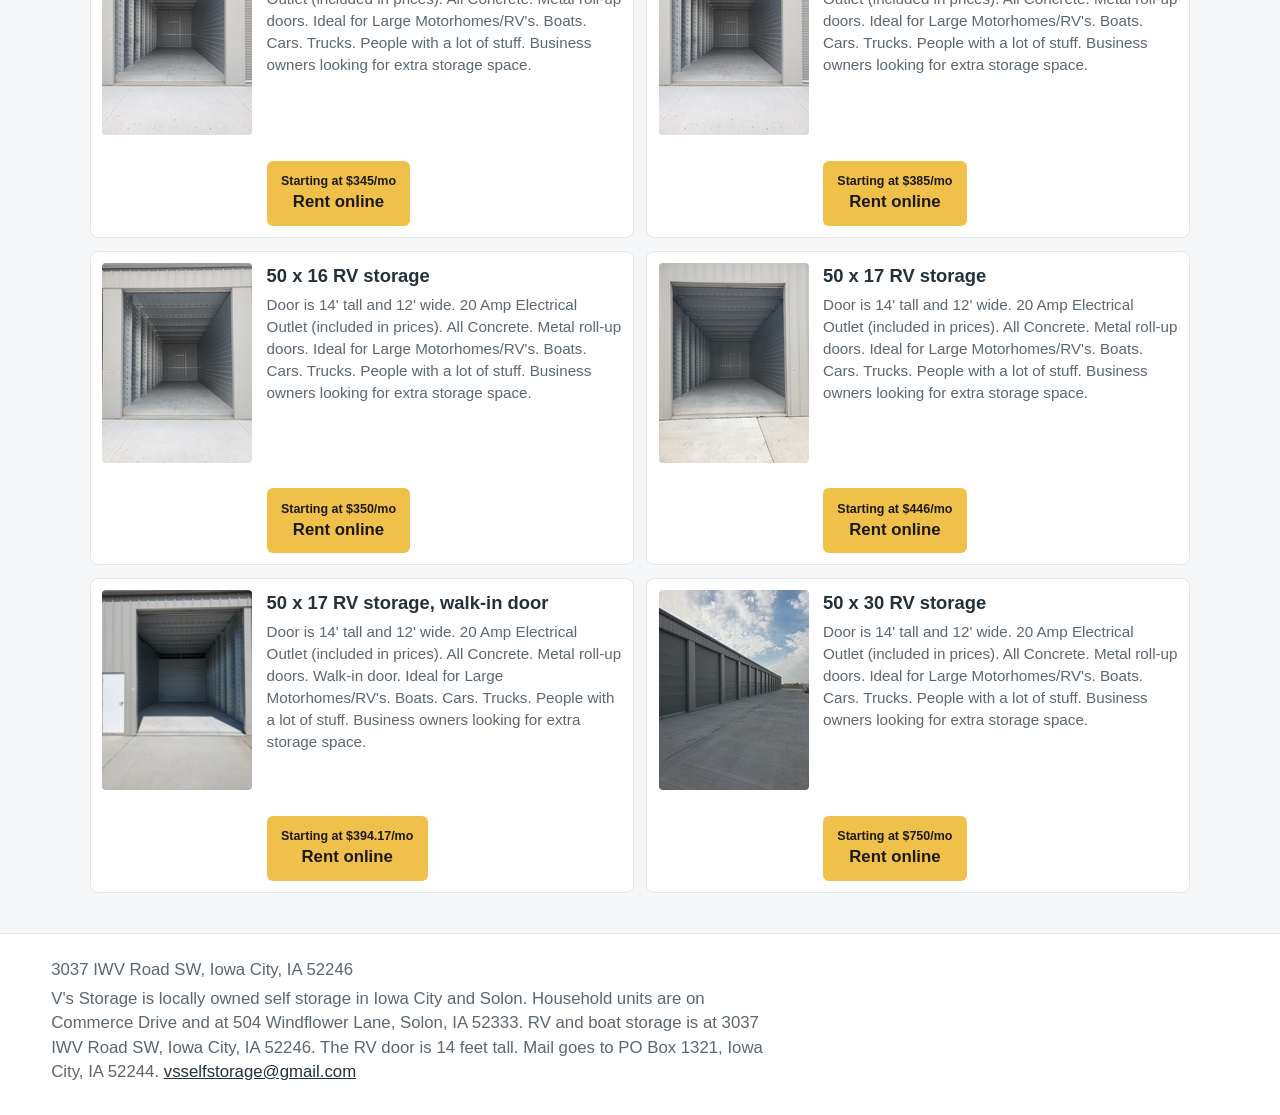
==== commit 6886fed0: "Make it obvious that a unit can be rented online." ====
--- a/index.html
+++ b/index.html
@@ -47,20 +47,25 @@
     .brand { font-weight: 700; text-decoration: none; font-size: 1.2rem; }
     nav { display: flex; gap: 1rem; align-items: center; }
     nav a { text-decoration: none; font-weight: 600; }
-    .pay { border: 1px solid var(--ink); border-radius: 6px; padding: 0.4rem 0.7rem; }
+    .pay, .rent-nav { border-radius: 6px; padding: 0.4rem 0.7rem; font-weight: 700; text-decoration: none; }
+    .pay { border: 1px solid var(--ink); }
+    .rent-nav { background: var(--yellow); color: #1c1915; }
     .hero { position: relative; min-height: 420px; color: #fff; display: flex; align-items: flex-end; }
     .hero img { position: absolute; inset: 0; width: 100%; height: 100%; object-fit: cover; object-position: center 40%; }
     .hero::after { content: ""; position: absolute; inset: 0; background: linear-gradient(to top, rgba(20,24,28,.72), rgba(20,24,28,.05) 55%); }
     .hero-copy { position: relative; z-index: 1; padding: 2rem 4vw 1.6rem; max-width: 640px; }
     h1 { margin: 0 0 0.4rem; font-size: clamp(2.1rem, 4vw, 3.2rem); line-height: 1.02; letter-spacing: -0.03em; }
     .hero p { margin: 0 0 1rem; font-size: 1.15rem; }
+    .actions { display: flex; flex-wrap: wrap; gap: 0.55rem; }
     .call { display: inline-block; background: var(--yellow); color: #1c1915; text-decoration: none; font-weight: 700; border-radius: 6px; padding: 0.75rem 1rem; }
+    .call.phone { background: transparent; color: #fff; border: 2px solid #fff; }
     .lots { display: flex; gap: 0.5rem; padding: 0.8rem 4vw; background: #fff; border-bottom: 1px solid var(--line); overflow-x: auto; }
     .lots button { border: 1px solid var(--line); background: #fff; border-radius: 999px; padding: 0.45rem 0.8rem; font-weight: 600; white-space: nowrap; }
     .lots button[aria-pressed="true"] { background: var(--ink); color: #fff; border-color: var(--ink); }
     main { width: min(1100px, calc(100% - 8vw)); margin: 0 auto; padding: 1.4rem 0 2.5rem; }
     .reviews { display: grid; grid-template-columns: 1fr 1fr 1fr; gap: 0.7rem; margin-bottom: 1rem; }
     #facts { margin: 0 0 1rem; max-width: 52rem; }
+    #rent-note { margin: 0 0 0.7rem; font-weight: 700; }
     blockquote { margin: 0; background: #fff; border: 1px solid var(--line); border-radius: 8px; padding: 0.9rem 1rem; }
     blockquote p { margin: 0 0 0.4rem; font-weight: 650; font-weight: 600; }
     blockquote footer { color: var(--muted); font-size: 0.92rem; border: 0; }
@@ -87,9 +92,39 @@
       .units.rv .rent { grid-column: 2; justify-self: start; margin-top: 0.7rem; }
     }
     @media (max-width: 720px) {
-      .reviews { grid-template-columns: 1fr; }
-      .unit { grid-template-columns: 88px 1fr; }
-      .rent { grid-column: 1 / -1; margin: 0; }
+      .hero { min-height: 320px; }
+      main { display: flex; flex-direction: column; padding-top: 0.85rem; }
+      .reviews { order: 1; }
+      .reviews {
+        display: flex;
+        gap: 0.55rem;
+        overflow-x: auto;
+        scroll-snap-type: x mandatory;
+        scrollbar-width: none;
+        margin: 0 -4vw 0.65rem;
+        padding: 0 4vw 0.15rem;
+      }
+      .reviews::-webkit-scrollbar { display: none; }
+      .reviews blockquote { flex: 0 0 min(15.5rem, 82%); scroll-snap-align: start; padding: 0.55rem 0.7rem; }
+      .reviews blockquote p { margin: 0; font-size: 0.92rem; }
+      .reviews blockquote footer { margin-top: 0.15rem; font-size: 0.8rem; }
+      #facts { order: 3; font-size: 0.92rem; margin: 0.85rem 0 0; }
+      #rent-note, #units { order: 2; }
+      .unit { grid-template-columns: 1fr; padding: 0; gap: 0; overflow: hidden; }
+      .unit img { width: 100%; height: 168px; border-radius: 0; object-fit: cover; object-position: center 42%; }
+      .unit.fit img { object-fit: contain; background: #eef1f3; }
+      .unit > div { padding: 0.6rem 0.75rem 0; }
+      .unit h2 { font-size: 1.05rem; }
+      .unit p {
+        display: -webkit-box;
+        -webkit-box-orient: vertical;
+        -webkit-line-clamp: 2;
+        line-clamp: 2;
+        overflow: hidden;
+        margin-top: 0.15rem;
+        font-size: 0.88rem;
+      }
+      .rent { grid-column: 1 / -1; margin: 0.5rem 0.75rem 0.7rem; padding: 0.55rem 0.75rem; }
       nav .quiet { display: none; }
     }
   </style>
@@ -100,6 +135,7 @@
     <nav>
       <a class="quiet" href="#units">Units</a>
       <a class="quiet" href="tel:+13193334845">319-333-4845</a>
+      <a class="rent-nav" id="rent-nav" href="https://www.vsrvstorage.com/pages/rent">Rent online</a>
       <a class="pay" id="pay" href="https://www.vsrvstorage.com/login">Pay</a>
     </nav>
   </header>
@@ -109,7 +145,10 @@
     <div class="hero-copy">
       <h1 id="headline">RV and boat storage in Iowa City.</h1>
       <p id="pitch">Dan owns it. You talk to Dan. The lot is on the southwest side, at 3037 IWV Road SW, about a quarter mile from the landfill.</p>
-      <a class="call" href="tel:+13193334845">Call or text Dan</a>
+      <div class="actions">
+        <a class="call" id="rent-online" href="https://www.vsrvstorage.com/pages/rent">Rent online</a>
+        <a class="call phone" href="tel:+13193334845">Call or text Dan</a>
+      </div>
     </div>
   </section>
 
@@ -126,6 +165,7 @@
       <blockquote><p>“I felt fine leaving valuables there.”</p><footer>Andree Izoco</footer></blockquote>
     </div>
     <p id="facts">V's stores RVs, boats, trailers, cars, and trucks at 3037 IWV Road SW, Iowa City, IA 52246. The door is 14 feet tall and 12 feet wide. Every bay has a concrete floor, a metal roll-up door, and a 20-amp outlet. Dan owns the lot. Call or text him at (319) 333-4845.</p>
+    <p id="rent-note">You can rent a unit online. Choose a size, then finish on the rental page.</p>
     <div class="units" id="units"></div>
   </main>
 
@@ -211,6 +251,8 @@
       document.getElementById("hero").alt = lot.alt;
       document.getElementById("address").textContent = lot.address;
       document.getElementById("pay").href = lot.pay;
+      document.getElementById("rent-nav").href = lot.rent;
+      document.getElementById("rent-online").href = lot.rent;
       var titles = {
         west: "RV Storage Iowa City | Boat and Trailer Storage on IWV Road",
         east: "Self Storage in Iowa City | 2800 Commerce Drive | V's Storage",
@@ -228,7 +270,7 @@
         var alt = heading + " at V's in " + place;
         var copy = unit[2] ? "<p>" + unit[2] + "</p>" : "";
         var fit = unit[4] ? " fit" : "";
-        return '<article class="unit' + fit + '"><img src="' + unit[3] + '" alt="' + alt + '"><div><h2>' + heading + '</h2>' + copy + '</div><a class="rent" href="' + lot.rent + '"><span>Starting at $' + unit[1] + '/mo</span>Check availability</a></article>';
+        return '<article class="unit' + fit + '"><img src="' + unit[3] + '" alt="' + alt + '"><div><h2>' + heading + '</h2>' + copy + '</div><a class="rent" href="' + lot.rent + '"><span>Starting at $' + unit[1] + '/mo</span>Rent online</a></article>';
       }).join("");
       document.querySelectorAll(".lots button").forEach(function (button) {
         button.setAttribute("aria-pressed", button.dataset.lot === id ? "true" : "false");
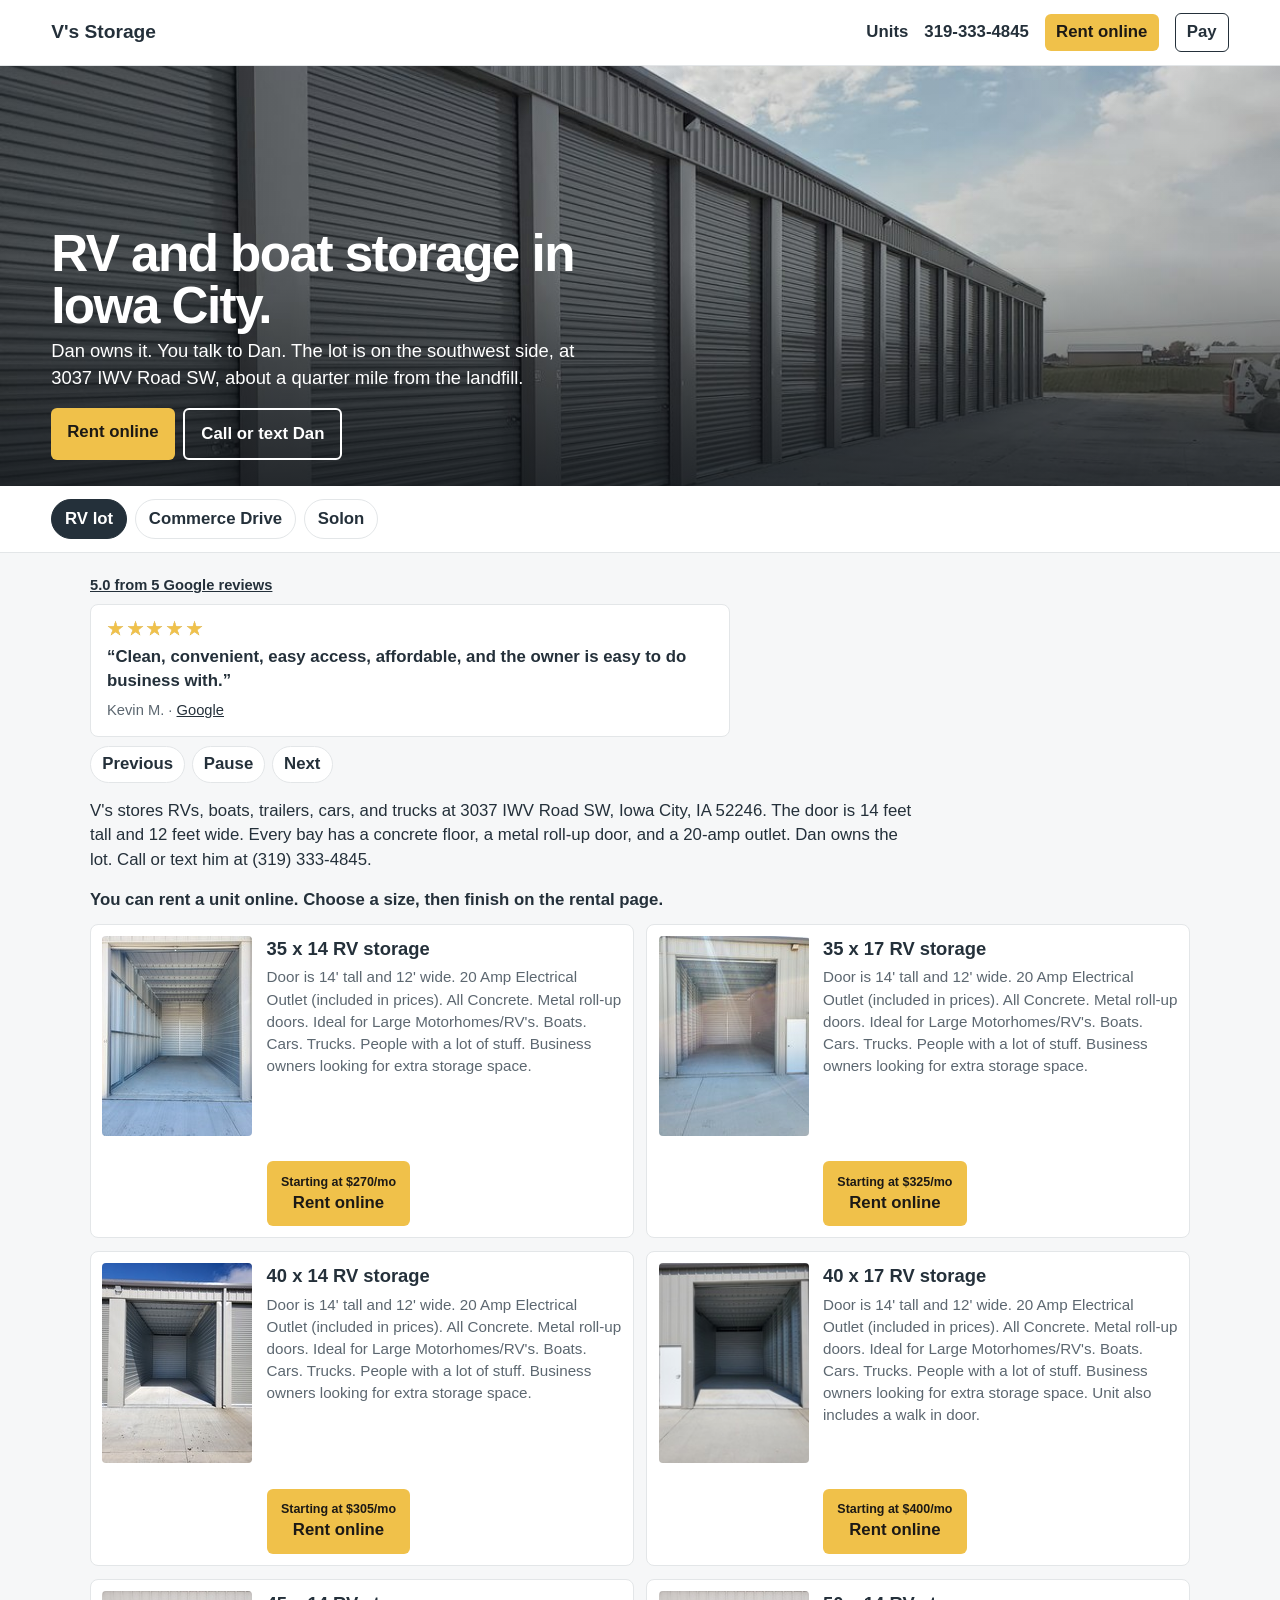
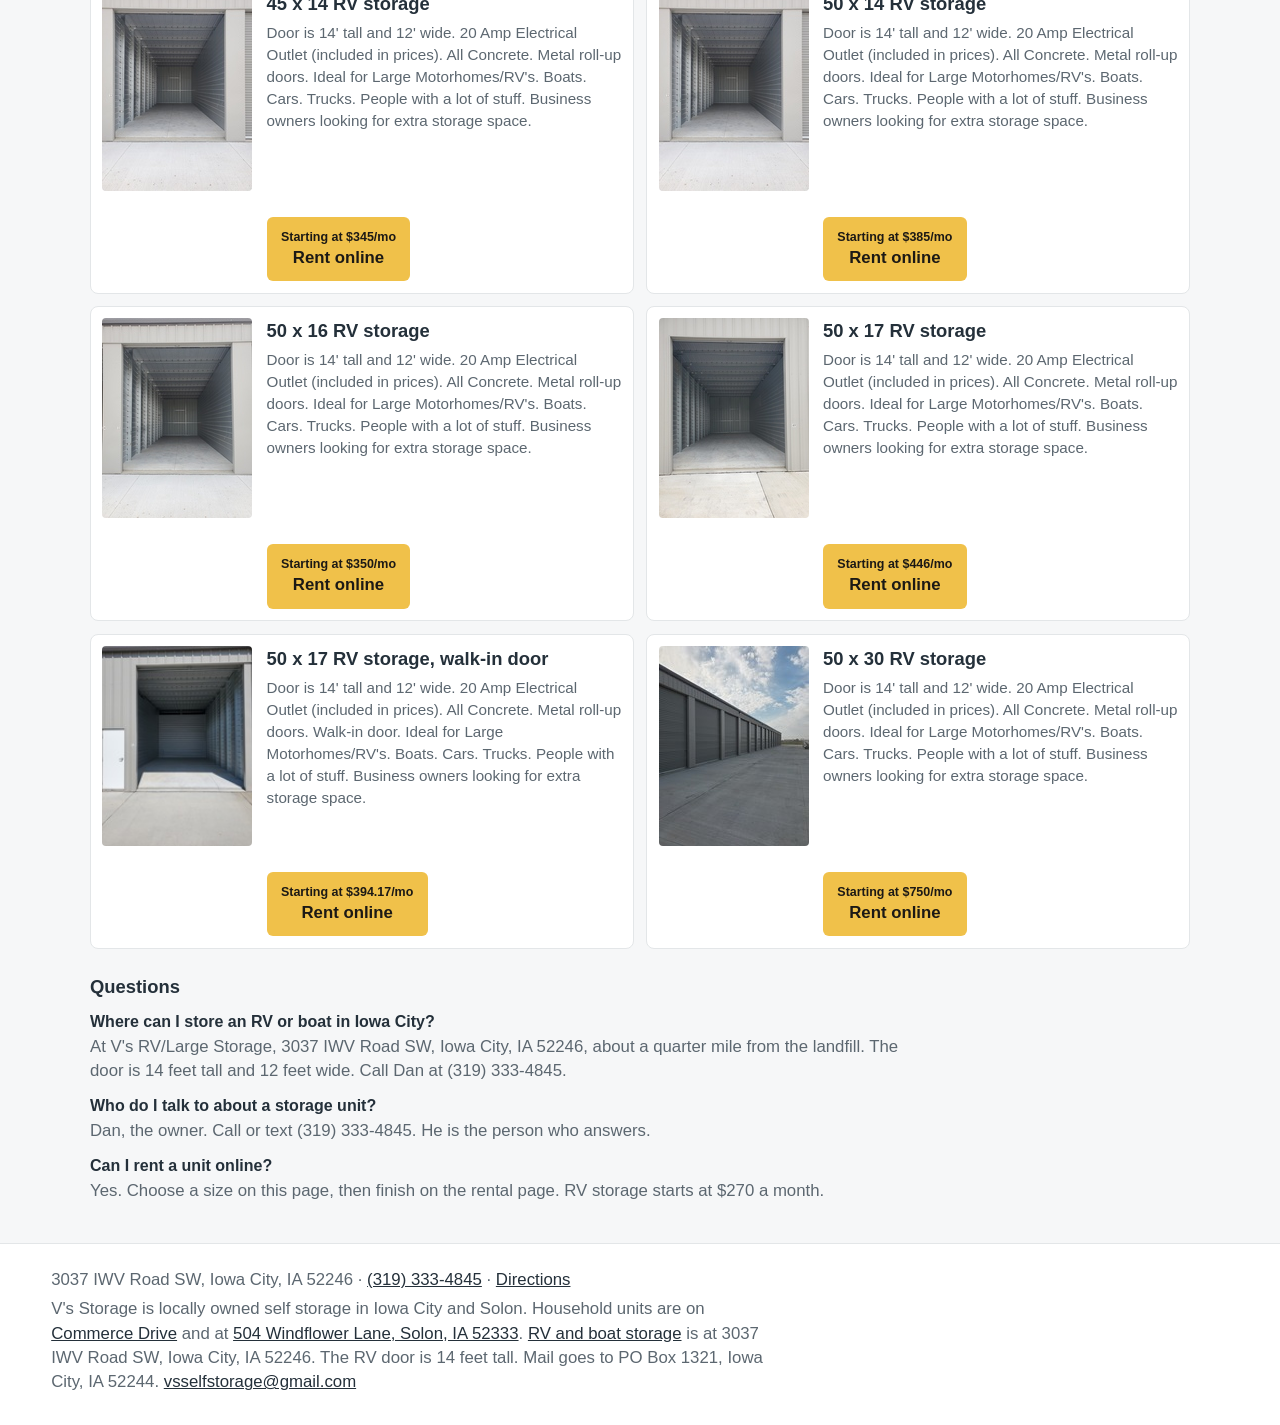
==== commit 096932f5: "Show each lot on its own page and rotate the real Google reviews. Co-authored-by: Cursor <cursoragen" ====
--- a/index.html
+++ b/index.html
@@ -4,286 +4,324 @@
   <meta charset="utf-8">
   <meta name="viewport" content="width=device-width, initial-scale=1">
   <title>RV Storage Iowa City | Boat and Trailer Storage on IWV Road</title>
-  <meta name="description" content="RV, boat, and trailer storage at 3037 IWV Road SW, Iowa City, IA 52246. Dan owns it. 14-foot-tall doors, concrete floors, and a 20-amp outlet. Call (319) 333-4845. Starting at $270 a month.">
+  <meta name="description" content="RV, boat, and trailer storage at 3037 IWV Road SW, Iowa City. Dan owns it. 14-foot doors. From $270 a month. Call (319) 333-4845.">
+  <meta name="robots" content="index, follow, max-image-preview:large">
+  <link rel="canonical" href="index.html">
+  <meta property="og:type" content="website">
+  <meta property="og:site_name" content="V's Storage">
+  <meta property="og:locale" content="en_US">
+  <meta property="og:title" content="RV Storage Iowa City | Boat and Trailer Storage on IWV Road">
+  <meta property="og:description" content="RV, boat, and trailer storage at 3037 IWV Road SW, Iowa City. Dan owns it. 14-foot doors. From $270 a month. Call (319) 333-4845.">
+  <meta name="twitter:card" content="summary">
+  <meta name="twitter:title" content="RV Storage Iowa City | Boat and Trailer Storage on IWV Road">
+  <meta name="twitter:description" content="RV, boat, and trailer storage at 3037 IWV Road SW, Iowa City. Dan owns it. 14-foot doors. From $270 a month. Call (319) 333-4845.">
+  <link rel="preload" as="image" href="images/rv-lot.jpg" fetchpriority="high">
+  <link rel="stylesheet" href="site.css">
   <script type="application/ld+json">
-  {
-    "@context": "https://schema.org",
-    "@graph": [
-      {
-        "@type": "SelfStorage",
-        "name": "V's RV and Large Storage",
-        "description": "Locally owned RV, boat, and trailer storage at 3037 IWV Road SW, Iowa City, IA 52246. The door is 14 feet tall and 12 feet wide.",
-        "telephone": "+1-319-333-4845",
-        "email": "vsselfstorage@gmail.com",
-        "address": { "@type": "PostalAddress", "streetAddress": "3037 IWV Road SW", "addressLocality": "Iowa City", "addressRegion": "IA", "postalCode": "52246" },
-        "url": "https://www.vsrvstorage.com/pages/rent",
-        "makesOffer": [
-          { "@type": "Offer", "name": "35 x 14 RV storage", "price": "270", "priceCurrency": "USD", "availability": "https://schema.org/LimitedAvailability" },
-          { "@type": "Offer", "name": "40 x 14 RV storage", "price": "305", "priceCurrency": "USD", "availability": "https://schema.org/LimitedAvailability" },
-          { "@type": "Offer", "name": "50 x 14 RV storage", "price": "385", "priceCurrency": "USD", "availability": "https://schema.org/LimitedAvailability" },
-          { "@type": "Offer", "name": "50 x 30 RV storage", "price": "750", "priceCurrency": "USD", "availability": "https://schema.org/LimitedAvailability" }
-        ]
-      },
-      {
-        "@type": "FAQPage",
-        "mainEntity": [
-          { "@type": "Question", "name": "Where can I store an RV or boat in Iowa City?", "acceptedAnswer": { "@type": "Answer", "text": "At V's RV and Large Storage, 3037 IWV Road SW, Iowa City, IA 52246, about a quarter mile from the Iowa City landfill. The door is 14 feet tall and 12 feet wide. Call Dan at (319) 333-4845." } },
-          { "@type": "Question", "name": "Is there self storage in Solon, Iowa?", "acceptedAnswer": { "@type": "Answer", "text": "Yes. V's Self Storage is at 504 Windflower Lane, Solon, IA 52333. Dan owns it. Household units start at $74 a month." } },
-          { "@type": "Question", "name": "Who do I talk to about a storage unit?", "acceptedAnswer": { "@type": "Answer", "text": "Dan, the owner. Call or text (319) 333-4845. He is the person who answers." } }
-        ]
+{
+  "@context": "https://schema.org",
+  "@graph": [
+    {
+      "@type": "Organization",
+      "@id": "index.html#vs-storage",
+      "name": "V's Storage",
+      "email": "vsselfstorage@gmail.com",
+      "telephone": "+1-319-333-4845",
+      "founder": {
+        "@type": "Person",
+        "name": "Dan"
+      },
+      "sameAs": [
+        "https://www.facebook.com/vselfstorage/",
+        "https://www.vsrvstorage.com/",
+        "https://www.vsselfstorageiowacity.com/",
+        "https://www.vsselfstoragesolon.com/"
+      ]
+    },
+    {
+      "@type": "SelfStorage",
+      "@id": "index.html#location",
+      "name": "V's RV/Large Storage",
+      "description": "RV, boat, and trailer storage at 3037 IWV Road SW, Iowa City. Dan owns it. 14-foot doors. From $270 a month. Call (319) 333-4845.",
+      "telephone": "+1-319-333-4845",
+      "email": "vsselfstorage@gmail.com",
+      "parentOrganization": {
+        "@id": "index.html#vs-storage"
+      },
+      "address": {
+        "@type": "PostalAddress",
+        "streetAddress": "3037 IWV Road SW",
+        "addressLocality": "Iowa City",
+        "addressRegion": "IA",
+        "postalCode": "52246",
+        "addressCountry": "US"
+      },
+      "hasMap": "https://www.google.com/maps/search/?api=1&query=V%27s%20RV%2FLarge%20Storage%2C%203037%20IWV%20Road%20SW%2C%20Iowa%20City%2C%20IA%2052246",
+      "areaServed": {
+        "@type": "City",
+        "name": "Iowa City",
+        "containedInPlace": {
+          "@type": "State",
+          "name": "Iowa"
+        }
+      },
+      "priceRange": "$270-$750",
+      "currenciesAccepted": "USD",
+      "potentialAction": {
+        "@type": "ReserveAction",
+        "name": "Rent online",
+        "target": "https://www.vsrvstorage.com/pages/rent"
+      },
+      "makesOffer": [
+        {
+          "@type": "Offer",
+          "name": "35 x 14 RV storage",
+          "price": "270",
+          "priceCurrency": "USD",
+          "availability": "https://schema.org/LimitedAvailability",
+          "url": "https://www.vsrvstorage.com/pages/rent"
+        },
+        {
+          "@type": "Offer",
+          "name": "35 x 17 RV storage",
+          "price": "325",
+          "priceCurrency": "USD",
+          "availability": "https://schema.org/LimitedAvailability",
+          "url": "https://www.vsrvstorage.com/pages/rent"
+        },
+        {
+          "@type": "Offer",
+          "name": "40 x 14 RV storage",
+          "price": "305",
+          "priceCurrency": "USD",
+          "availability": "https://schema.org/LimitedAvailability",
+          "url": "https://www.vsrvstorage.com/pages/rent"
+        },
+        {
+          "@type": "Offer",
+          "name": "40 x 17 RV storage",
+          "price": "400",
+          "priceCurrency": "USD",
+          "availability": "https://schema.org/LimitedAvailability",
+          "url": "https://www.vsrvstorage.com/pages/rent"
+        },
+        {
+          "@type": "Offer",
+          "name": "45 x 14 RV storage",
+          "price": "345",
+          "priceCurrency": "USD",
+          "availability": "https://schema.org/LimitedAvailability",
+          "url": "https://www.vsrvstorage.com/pages/rent"
+        },
+        {
+          "@type": "Offer",
+          "name": "50 x 14 RV storage",
+          "price": "385",
+          "priceCurrency": "USD",
+          "availability": "https://schema.org/LimitedAvailability",
+          "url": "https://www.vsrvstorage.com/pages/rent"
+        },
+        {
+          "@type": "Offer",
+          "name": "50 x 16 RV storage",
+          "price": "350",
+          "priceCurrency": "USD",
+          "availability": "https://schema.org/LimitedAvailability",
+          "url": "https://www.vsrvstorage.com/pages/rent"
+        },
+        {
+          "@type": "Offer",
+          "name": "50 x 17 RV storage",
+          "price": "446",
+          "priceCurrency": "USD",
+          "availability": "https://schema.org/LimitedAvailability",
+          "url": "https://www.vsrvstorage.com/pages/rent"
+        },
+        {
+          "@type": "Offer",
+          "name": "50 x 17 RV storage, walk-in door",
+          "price": "394.17",
+          "priceCurrency": "USD",
+          "availability": "https://schema.org/LimitedAvailability",
+          "url": "https://www.vsrvstorage.com/pages/rent"
+        },
+        {
+          "@type": "Offer",
+          "name": "50 x 30 RV storage",
+          "price": "750",
+          "priceCurrency": "USD",
+          "availability": "https://schema.org/LimitedAvailability",
+          "url": "https://www.vsrvstorage.com/pages/rent"
+        }
+      ],
+      "geo": {
+        "@type": "GeoCoordinates",
+        "latitude": 41.6572025,
+        "longitude": -91.6348438
       }
-    ]
-  }
+    },
+    {
+      "@type": "FAQPage",
+      "@id": "index.html#faq",
+      "mainEntity": [
+        {
+          "@type": "Question",
+          "name": "Where can I store an RV or boat in Iowa City?",
+          "acceptedAnswer": {
+            "@type": "Answer",
+            "text": "At V's RV/Large Storage, 3037 IWV Road SW, Iowa City, IA 52246, about a quarter mile from the landfill. The door is 14 feet tall and 12 feet wide. Call Dan at (319) 333-4845."
+          }
+        },
+        {
+          "@type": "Question",
+          "name": "Who do I talk to about a storage unit?",
+          "acceptedAnswer": {
+            "@type": "Answer",
+            "text": "Dan, the owner. Call or text (319) 333-4845. He is the person who answers."
+          }
+        },
+        {
+          "@type": "Question",
+          "name": "Can I rent a unit online?",
+          "acceptedAnswer": {
+            "@type": "Answer",
+            "text": "Yes. Choose a size on this page, then finish on the rental page. RV storage starts at $270 a month."
+          }
+        }
+      ]
+    }
+  ]
+}
   </script>
-  <style>
-    :root { --ink: #24303a; --muted: #5c6770; --line: #e3e6e8; --yellow: #f0c14a; --bg: #f6f7f8; }
-    * { box-sizing: border-box; }
-    body { margin: 0; background: var(--bg); color: var(--ink); font-family: "Segoe UI", Arial, sans-serif; font-size: 1.05rem; line-height: 1.45; }
-    img { max-width: 100%; display: block; }
-    a { color: inherit; }
-    button { font: inherit; color: inherit; cursor: pointer; }
-    :focus-visible { outline: 3px solid var(--ink); outline-offset: 2px; }
-    header { display: flex; align-items: center; justify-content: space-between; gap: 1rem; padding: 0.8rem 4vw; background: #fff; border-bottom: 1px solid var(--line); }
-    .brand { font-weight: 700; text-decoration: none; font-size: 1.2rem; }
-    nav { display: flex; gap: 1rem; align-items: center; }
-    nav a { text-decoration: none; font-weight: 600; }
-    .pay, .rent-nav { border-radius: 6px; padding: 0.4rem 0.7rem; font-weight: 700; text-decoration: none; }
-    .pay { border: 1px solid var(--ink); }
-    .rent-nav { background: var(--yellow); color: #1c1915; }
-    .hero { position: relative; min-height: 420px; color: #fff; display: flex; align-items: flex-end; }
-    .hero img { position: absolute; inset: 0; width: 100%; height: 100%; object-fit: cover; object-position: center 40%; }
-    .hero::after { content: ""; position: absolute; inset: 0; background: linear-gradient(to top, rgba(20,24,28,.72), rgba(20,24,28,.05) 55%); }
-    .hero-copy { position: relative; z-index: 1; padding: 2rem 4vw 1.6rem; max-width: 640px; }
-    h1 { margin: 0 0 0.4rem; font-size: clamp(2.1rem, 4vw, 3.2rem); line-height: 1.02; letter-spacing: -0.03em; }
-    .hero p { margin: 0 0 1rem; font-size: 1.15rem; }
-    .actions { display: flex; flex-wrap: wrap; gap: 0.55rem; }
-    .call { display: inline-block; background: var(--yellow); color: #1c1915; text-decoration: none; font-weight: 700; border-radius: 6px; padding: 0.75rem 1rem; }
-    .call.phone { background: transparent; color: #fff; border: 2px solid #fff; }
-    .lots { display: flex; gap: 0.5rem; padding: 0.8rem 4vw; background: #fff; border-bottom: 1px solid var(--line); overflow-x: auto; }
-    .lots button { border: 1px solid var(--line); background: #fff; border-radius: 999px; padding: 0.45rem 0.8rem; font-weight: 600; white-space: nowrap; }
-    .lots button[aria-pressed="true"] { background: var(--ink); color: #fff; border-color: var(--ink); }
-    main { width: min(1100px, calc(100% - 8vw)); margin: 0 auto; padding: 1.4rem 0 2.5rem; }
-    .reviews { display: grid; grid-template-columns: 1fr 1fr 1fr; gap: 0.7rem; margin-bottom: 1rem; }
-    #facts { margin: 0 0 1rem; max-width: 52rem; }
-    #rent-note { margin: 0 0 0.7rem; font-weight: 700; }
-    blockquote { margin: 0; background: #fff; border: 1px solid var(--line); border-radius: 8px; padding: 0.9rem 1rem; }
-    blockquote p { margin: 0 0 0.4rem; font-weight: 650; font-weight: 600; }
-    blockquote footer { color: var(--muted); font-size: 0.92rem; border: 0; }
-    .units { display: grid; gap: 0.6rem; }
-    .unit { display: grid; grid-template-columns: 112px 1fr auto; gap: 0.9rem; align-items: center; background: #fff; border: 1px solid var(--line); border-radius: 8px; padding: 0.55rem; }
-    .unit img { width: 112px; height: 84px; object-fit: cover; border-radius: 4px; }
-    .unit h2 { margin: 0; font-size: 1.15rem; }
-    .unit p { margin: 0.25rem 0 0; color: var(--muted); font-size: 0.95rem; }
-    .rent { display: inline-block; background: var(--yellow); color: #1c1915; text-decoration: none; font-weight: 700; border-radius: 6px; padding: 0.7rem 0.9rem; text-align: center; min-width: 118px; }
-    .rent span { display: block; font-size: 0.78rem; font-weight: 600; }
-    footer { background: #fff; border-top: 1px solid var(--line); padding: 1.2rem 4vw 1.6rem; color: var(--muted); }
-    footer p { margin: 0.3rem 0; max-width: 46rem; }
-    footer a { color: var(--ink); }
-    @media (min-width: 960px) {
-      .units.wide { grid-template-columns: repeat(3, minmax(0, 1fr)); gap: 0.8rem; align-items: stretch; }
-      .units.wide .unit { grid-template-columns: 1fr; grid-template-rows: auto 1fr auto; align-items: stretch; padding: 0; gap: 0; overflow: hidden; height: 100%; }
-      .units.wide .unit img { width: 100%; height: 210px; border-radius: 0; object-fit: cover; object-position: center 42%; }
-      .units.wide .unit.fit img { object-fit: contain; background: #eef1f3; }
-      .units.wide .unit > div { padding: 0.8rem 0.9rem 0; }
-      .units.wide .rent { margin: 0.75rem 0.9rem 0.9rem; align-self: end; }
-      .units.rv { grid-template-columns: 1fr 1fr; gap: 0.8rem; align-items: stretch; }
-      .units.rv .unit { grid-template-columns: 150px 1fr; align-items: start; padding: 0.7rem; height: 100%; }
-      .units.rv .unit img { width: 150px; height: 200px; object-fit: cover; }
-      .units.rv .rent { grid-column: 2; justify-self: start; margin-top: 0.7rem; }
-    }
-    @media (max-width: 720px) {
-      .hero { min-height: 320px; }
-      main { display: flex; flex-direction: column; padding-top: 0.85rem; }
-      .reviews { order: 1; }
-      .reviews {
-        display: flex;
-        gap: 0.55rem;
-        overflow-x: auto;
-        scroll-snap-type: x mandatory;
-        scrollbar-width: none;
-        margin: 0 -4vw 0.65rem;
-        padding: 0 4vw 0.15rem;
-      }
-      .reviews::-webkit-scrollbar { display: none; }
-      .reviews blockquote { flex: 0 0 min(15.5rem, 82%); scroll-snap-align: start; padding: 0.55rem 0.7rem; }
-      .reviews blockquote p { margin: 0; font-size: 0.92rem; }
-      .reviews blockquote footer { margin-top: 0.15rem; font-size: 0.8rem; }
-      #facts { order: 3; font-size: 0.92rem; margin: 0.85rem 0 0; }
-      #rent-note, #units { order: 2; }
-      .unit { grid-template-columns: 1fr; padding: 0; gap: 0; overflow: hidden; }
-      .unit img { width: 100%; height: 168px; border-radius: 0; object-fit: cover; object-position: center 42%; }
-      .unit.fit img { object-fit: contain; background: #eef1f3; }
-      .unit > div { padding: 0.6rem 0.75rem 0; }
-      .unit h2 { font-size: 1.05rem; }
-      .unit p {
-        display: -webkit-box;
-        -webkit-box-orient: vertical;
-        -webkit-line-clamp: 2;
-        line-clamp: 2;
-        overflow: hidden;
-        margin-top: 0.15rem;
-        font-size: 0.88rem;
-      }
-      .rent { grid-column: 1 / -1; margin: 0.5rem 0.75rem 0.7rem; padding: 0.55rem 0.75rem; }
-      nav .quiet { display: none; }
-    }
-  </style>
 </head>
-<body>
+<body class="lot-yellow">
   <header>
     <a class="brand" href="#top">V's Storage</a>
     <nav>
       <a class="quiet" href="#units">Units</a>
       <a class="quiet" href="tel:+13193334845">319-333-4845</a>
-      <a class="rent-nav" id="rent-nav" href="https://www.vsrvstorage.com/pages/rent">Rent online</a>
-      <a class="pay" id="pay" href="https://www.vsrvstorage.com/login">Pay</a>
+      <a class="rent-nav" href="https://www.vsrvstorage.com/pages/rent">Rent online</a>
+      <a class="pay" href="https://www.vsrvstorage.com/login">Pay</a>
     </nav>
   </header>
 
   <section class="hero" id="top">
-    <img id="hero" src="images/rv-lot.jpg" alt="RV storage buildings at 3037 IWV Road SW, Iowa City">
+    <img src="images/rv-lot.jpg" alt="RV storage buildings with tall roll-up doors at 3037 IWV Road SW, Iowa City" width="1200" height="1600" fetchpriority="high">
     <div class="hero-copy">
-      <h1 id="headline">RV and boat storage in Iowa City.</h1>
-      <p id="pitch">Dan owns it. You talk to Dan. The lot is on the southwest side, at 3037 IWV Road SW, about a quarter mile from the landfill.</p>
+      <h1>RV and boat storage in Iowa City.</h1>
+      <p>Dan owns it. You talk to Dan. The lot is on the southwest side, at 3037 IWV Road SW, about a quarter mile from the landfill.</p>
       <div class="actions">
-        <a class="call" id="rent-online" href="https://www.vsrvstorage.com/pages/rent">Rent online</a>
+        <a class="call" href="https://www.vsrvstorage.com/pages/rent">Rent online</a>
         <a class="call phone" href="tel:+13193334845">Call or text Dan</a>
       </div>
     </div>
   </section>
 
-  <div class="lots" role="group" aria-label="Locations">
-    <button type="button" data-lot="west" aria-pressed="true">RV lot</button>
-    <button type="button" data-lot="east" aria-pressed="false">Commerce Drive</button>
-    <button type="button" data-lot="solon" aria-pressed="false">Solon</button>
-  </div>
+  <nav class="lots" aria-label="Locations">
+    <a href="index.html" aria-current="page">RV lot</a>
+    <a href="iowa-city.html">Commerce Drive</a>
+    <a href="solon.html">Solon</a>
+  </nav>
 
   <main>
-    <div class="reviews">
-      <blockquote><p>“Dan made it easy. I would store here again.”</p><footer>Logan Sloan</footer></blockquote>
-      <blockquote><p>“Clean, and the owner was easy to work with.”</p><footer>Emilee Gevock</footer></blockquote>
-      <blockquote><p>“I felt fine leaving valuables there.”</p><footer>Andree Izoco</footer></blockquote>
-    </div>
+    <section class="reviews" aria-label="Google reviews">
+      <p class="review-source"><a href="https://www.google.com/maps/place/?q=place_id:ChIJkQ-xQYBH5IcRQBtiUoqAh1w">5.0 from 5 Google reviews</a></p>
+      <blockquote>
+        <p class="stars" aria-label="5 out of 5 stars"><span aria-hidden="true">★★★★★</span></p>
+        <p>“Clean, convenient, easy access, affordable, and the owner is easy to do business with.”</p>
+        <footer>Kevin M. · <a href="https://www.google.com/maps/place/?q=place_id:ChIJkQ-xQYBH5IcRQBtiUoqAh1w">Google</a></footer>
+      </blockquote>
+      <blockquote>
+        <p class="stars" aria-label="5 out of 5 stars"><span aria-hidden="true">★★★★★</span></p>
+        <p>“Great storage facility, owner is very helpful and great to work with.”</p>
+        <footer>Nick T. · <a href="https://www.google.com/maps/place/?q=place_id:ChIJkQ-xQYBH5IcRQBtiUoqAh1w">Google</a></footer>
+      </blockquote>
+      <blockquote>
+        <p class="stars" aria-label="5 out of 5 stars"><span aria-hidden="true">★★★★★</span></p>
+        <p>“Great prices and very clean units. Owners were kind and fair.”</p>
+        <footer>Becky S. · <a href="https://www.google.com/maps/place/?q=place_id:ChIJkQ-xQYBH5IcRQBtiUoqAh1w">Google</a></footer>
+      </blockquote>
+      <blockquote>
+        <p class="stars" aria-label="5 out of 5 stars"><span aria-hidden="true">★★★★★</span></p>
+        <p>“Nice, safe, clean facilities!”</p>
+        <footer><a href="https://www.google.com/maps/place/?q=place_id:ChIJkQ-xQYBH5IcRQBtiUoqAh1w">Google review</a></footer>
+      </blockquote>
+    </section>
     <p id="facts">V's stores RVs, boats, trailers, cars, and trucks at 3037 IWV Road SW, Iowa City, IA 52246. The door is 14 feet tall and 12 feet wide. Every bay has a concrete floor, a metal roll-up door, and a 20-amp outlet. Dan owns the lot. Call or text him at (319) 333-4845.</p>
     <p id="rent-note">You can rent a unit online. Choose a size, then finish on the rental page.</p>
-    <div class="units" id="units"></div>
+    <div class="units rv" id="units">
+      <article class="unit">
+        <img src="images/west-rv-large-storage-35-x-14.jpg" alt="35 x 14 RV storage at V's in Iowa City" width="150" height="200" loading="lazy" decoding="async">
+        <div><h2>35 x 14 RV storage</h2><p>Door is 14' tall and 12' wide. 20 Amp Electrical Outlet (included in prices). All Concrete. Metal roll-up doors. Ideal for Large Motorhomes/RV's. Boats. Cars. Trucks. People with a lot of stuff. Business owners looking for extra storage space.</p></div>
+        <a class="rent" href="https://www.vsrvstorage.com/pages/rent"><span>Starting at $270/mo</span>Rent online</a>
+      </article>
+      <article class="unit">
+        <img src="images/west-rv-large-storage-35-x-17.jpg" alt="35 x 17 RV storage at V's in Iowa City" width="150" height="200" loading="lazy" decoding="async">
+        <div><h2>35 x 17 RV storage</h2><p>Door is 14' tall and 12' wide. 20 Amp Electrical Outlet (included in prices). All Concrete. Metal roll-up doors. Ideal for Large Motorhomes/RV's. Boats. Cars. Trucks. People with a lot of stuff. Business owners looking for extra storage space.</p></div>
+        <a class="rent" href="https://www.vsrvstorage.com/pages/rent"><span>Starting at $325/mo</span>Rent online</a>
+      </article>
+      <article class="unit">
+        <img src="images/west-rv-large-storage-40-x-14.jpg" alt="40 x 14 RV storage at V's in Iowa City" width="150" height="200" loading="lazy" decoding="async">
+        <div><h2>40 x 14 RV storage</h2><p>Door is 14' tall and 12' wide. 20 Amp Electrical Outlet (included in prices). All Concrete. Metal roll-up doors. Ideal for Large Motorhomes/RV's. Boats. Cars. Trucks. People with a lot of stuff. Business owners looking for extra storage space.</p></div>
+        <a class="rent" href="https://www.vsrvstorage.com/pages/rent"><span>Starting at $305/mo</span>Rent online</a>
+      </article>
+      <article class="unit">
+        <img src="images/west-40x17.jpg" alt="40 x 17 RV storage at V's in Iowa City" width="150" height="185" loading="lazy" decoding="async">
+        <div><h2>40 x 17 RV storage</h2><p>Door is 14' tall and 12' wide. 20 Amp Electrical Outlet (included in prices). All Concrete. Metal roll-up doors. Ideal for Large Motorhomes/RV's. Boats. Cars. Trucks. People with a lot of stuff. Business owners looking for extra storage space. Unit also includes a walk in door.</p></div>
+        <a class="rent" href="https://www.vsrvstorage.com/pages/rent"><span>Starting at $400/mo</span>Rent online</a>
+      </article>
+      <article class="unit">
+        <img src="images/west-rv-large-storage-45-x-14.jpg" alt="45 x 14 RV storage at V's in Iowa City" width="150" height="200" loading="lazy" decoding="async">
+        <div><h2>45 x 14 RV storage</h2><p>Door is 14' tall and 12' wide. 20 Amp Electrical Outlet (included in prices). All Concrete. Metal roll-up doors. Ideal for Large Motorhomes/RV's. Boats. Cars. Trucks. People with a lot of stuff. Business owners looking for extra storage space.</p></div>
+        <a class="rent" href="https://www.vsrvstorage.com/pages/rent"><span>Starting at $345/mo</span>Rent online</a>
+      </article>
+      <article class="unit">
+        <img src="images/west-rv-large-storage-50-x-14.jpg" alt="50 x 14 RV storage at V's in Iowa City" width="150" height="200" loading="lazy" decoding="async">
+        <div><h2>50 x 14 RV storage</h2><p>Door is 14' tall and 12' wide. 20 Amp Electrical Outlet (included in prices). All Concrete. Metal roll-up doors. Ideal for Large Motorhomes/RV's. Boats. Cars. Trucks. People with a lot of stuff. Business owners looking for extra storage space.</p></div>
+        <a class="rent" href="https://www.vsrvstorage.com/pages/rent"><span>Starting at $385/mo</span>Rent online</a>
+      </article>
+      <article class="unit">
+        <img src="images/west-rv-large-storage-50-x-16.jpg" alt="50 x 16 RV storage at V's in Iowa City" width="150" height="200" loading="lazy" decoding="async">
+        <div><h2>50 x 16 RV storage</h2><p>Door is 14' tall and 12' wide. 20 Amp Electrical Outlet (included in prices). All Concrete. Metal roll-up doors. Ideal for Large Motorhomes/RV's. Boats. Cars. Trucks. People with a lot of stuff. Business owners looking for extra storage space.</p></div>
+        <a class="rent" href="https://www.vsrvstorage.com/pages/rent"><span>Starting at $350/mo</span>Rent online</a>
+      </article>
+      <article class="unit">
+        <img src="images/west-50x17.jpg" alt="50 x 17 RV storage at V's in Iowa City" width="150" height="200" loading="lazy" decoding="async">
+        <div><h2>50 x 17 RV storage</h2><p>Door is 14' tall and 12' wide. 20 Amp Electrical Outlet (included in prices). All Concrete. Metal roll-up doors. Ideal for Large Motorhomes/RV's. Boats. Cars. Trucks. People with a lot of stuff. Business owners looking for extra storage space.</p></div>
+        <a class="rent" href="https://www.vsrvstorage.com/pages/rent"><span>Starting at $446/mo</span>Rent online</a>
+      </article>
+      <article class="unit">
+        <img src="images/west-50x17-walkin.jpg" alt="50 x 17 RV storage, walk-in door at V's in Iowa City" width="150" height="185" loading="lazy" decoding="async">
+        <div><h2>50 x 17 RV storage, walk-in door</h2><p>Door is 14' tall and 12' wide. 20 Amp Electrical Outlet (included in prices). All Concrete. Metal roll-up doors. Walk-in door. Ideal for Large Motorhomes/RV's. Boats. Cars. Trucks. People with a lot of stuff. Business owners looking for extra storage space.</p></div>
+        <a class="rent" href="https://www.vsrvstorage.com/pages/rent"><span>Starting at $394.17/mo</span>Rent online</a>
+      </article>
+      <article class="unit">
+        <img src="images/west-rv-large-storage-50-x-30.jpg" alt="50 x 30 RV storage at V's in Iowa City" width="150" height="200" loading="lazy" decoding="async">
+        <div><h2>50 x 30 RV storage</h2><p>Door is 14' tall and 12' wide. 20 Amp Electrical Outlet (included in prices). All Concrete. Metal roll-up doors. Ideal for Large Motorhomes/RV's. Boats. Cars. Trucks. People with a lot of stuff. Business owners looking for extra storage space.</p></div>
+        <a class="rent" href="https://www.vsrvstorage.com/pages/rent"><span>Starting at $750/mo</span>Rent online</a>
+      </article>
+    </div>
+    <section class="faq" aria-labelledby="faq-title">
+      <h2 id="faq-title">Questions</h2>
+      <article>
+        <h3>Where can I store an RV or boat in Iowa City?</h3>
+        <p>At V's RV/Large Storage, 3037 IWV Road SW, Iowa City, IA 52246, about a quarter mile from the landfill. The door is 14 feet tall and 12 feet wide. Call Dan at (319) 333-4845.</p>
+      </article>
+      <article>
+        <h3>Who do I talk to about a storage unit?</h3>
+        <p>Dan, the owner. Call or text (319) 333-4845. He is the person who answers.</p>
+      </article>
+      <article>
+        <h3>Can I rent a unit online?</h3>
+        <p>Yes. Choose a size on this page, then finish on the rental page. RV storage starts at $270 a month.</p>
+      </article>
+    </section>
   </main>
 
   <footer>
-    <p id="address">3037 IWV Road SW, Iowa City, IA 52246</p>
-    <p>V's Storage is locally owned self storage in Iowa City and Solon. Household units are on Commerce Drive and at 504 Windflower Lane, Solon, IA 52333. RV and boat storage is at 3037 IWV Road SW, Iowa City, IA 52246. The RV door is 14 feet tall. Mail goes to PO Box 1321, Iowa City, IA 52244. <a href="mailto:vsselfstorage@gmail.com">vsselfstorage@gmail.com</a></p>
+    <p>3037 IWV Road SW, Iowa City, IA 52246 · <a href="tel:+13193334845">(319) 333-4845</a> · <a href="https://www.google.com/maps/search/?api=1&amp;query=V%27s%20RV%2FLarge%20Storage%2C%203037%20IWV%20Road%20SW%2C%20Iowa%20City%2C%20IA%2052246">Directions</a></p>
+    <p>V's Storage is locally owned self storage in Iowa City and Solon. Household units are on <a href="iowa-city.html">Commerce Drive</a> and at <a href="solon.html">504 Windflower Lane, Solon, IA 52333</a>. <a href="index.html">RV and boat storage</a> is at 3037 IWV Road SW, Iowa City, IA 52246. The RV door is 14 feet tall. Mail goes to PO Box 1321, Iowa City, IA 52244. <a href="mailto:vsselfstorage@gmail.com">vsselfstorage@gmail.com</a></p>
   </footer>
-
-  <script>
-    var rv = "Door is 14' tall and 12' wide. 20 Amp Electrical Outlet (included in prices). All Concrete. Metal roll-up doors. Ideal for Large Motorhomes/RV's. Boats. Cars. Trucks. People with a lot of stuff. Business owners looking for extra storage space.";
-    var lots = {
-      east: {
-        headline: "Self storage in Iowa City.",
-        pitch: "Dan owns this lot on Commerce Drive. He is the only person you will talk to.",
-        facts: "Household storage at 2800 Commerce Drive, Iowa City, IA 52240. Dan has run this lot for years, and you talk to him, not a call center. RV, boat, and trailer storage is at the west lot on IWV Road.",
-        hero: "images/yellow.jpg",
-        alt: "Yellow storage doors at V's Self Storage on Commerce Drive in Iowa City",
-        address: "2800 Commerce Drive, Iowa City, IA 52240",
-        pay: "https://www.vsselfstorageiowacity.com/login",
-        rent: "https://www.vsselfstorageiowacity.com/pages/rent",
-        units: [
-          ["5 x 10", "70", "It fits furnishings of a mid-sized bedroom, including a queen-sized bed, a dresser, a TV and several small to medium-sized boxes.", "images/ic-5x10.jpg"],
-          ["10 x 10", "90", "It fits the contents of an entire family room or two full bedrooms, including several small to medium-sized boxes.", "images/ic-10x10.jpg"],
-          ["10 x 15", "105", "It fits the contents of three full bedrooms and larger items such as a piano, couches, tables, or large-screen TVs, plus several medium to large-sized boxes.", "images/ic-10x15.jpg"],
-          ["10 x 20", "130", "It fits the contents of a multi-bedroom house, including several oversized items like a couch, a refrigerator, a washer/dryer and a dining room set or several large boxes.", "images/ic-10x20.jpg"],
-          ["10 x 25", "140", "It fits the contents of a multi-bedroom house, including several oversized items like a couch, a refrigerator, a washer/dryer and a dining room set or several large boxes.", "images/east-10-x-25.jpg", true],
-          ["10 x 30", "160", "It fits the contents of a multi-bedroom house, including several oversized items like a couch, a refrigerator, a washer/dryer and a dining room set or several large boxes.", "images/ic-10x30.jpg"],
-          ["12 x 30", "195", "It fits the contents of a very large house. Can fit all cars, most truck, small trailers, campers, and boats. Would also be the ideal space for a contractor. Door height is 10'.", "images/east-12-x-30.jpg", true]
-        ]
-      },
-      solon: {
-        headline: "Self storage in Solon.",
-        pitch: "Dan owns the units on Windflower Lane. If you need a unit in Solon, call him.",
-        facts: "V's Self Storage is at 504 Windflower Lane, Solon, IA 52333, east of Highway 1. It is the local storage in Solon. RV and boat storage is not at this lot. That is on IWV Road in Iowa City.",
-        hero: "images/orange.jpg",
-        alt: "Orange storage doors at V's Self Storage on Windflower Lane in Solon",
-        address: "504 Windflower Lane, Solon, IA 52333",
-        pay: "https://www.vsselfstoragesolon.com/login",
-        rent: "https://www.vsselfstoragesolon.com/pages/rent",
-        units: [
-          ["5 x 10", "74", "It fits furnishings of a mid-sized bedroom, including a queen-sized bed, a dresser, a TV and several small to medium-sized boxes.", "images/solon-bay-5x10.jpg"],
-          ["10 x 10", "95", "It fits the contents of an entire family room or two full bedrooms, including several small to medium-sized boxes.", "images/solon-bay-10x10.jpg"],
-          ["10 x 15", "111", "It fits the contents of three full bedrooms and larger items such as a piano, couches, tables, or large-screen TVs, plus several medium to large-sized boxes.", "images/solon-bay-10x15.jpg"],
-          ["10 x 20", "126", "It fits the contents of a multi-bedroom house, including several oversized items like a couch, a refrigerator, a washer/dryer and a dining room set or several large boxes. Fits most cars, trucks, and some boats.", "images/solon-bay-10x20.jpg"],
-          ["10 x 25", "147", "It fits the contents of a multi-bedroom house, including several oversized items like a couch, a refrigerator, a washer/dryer and a dining room set or several large boxes. Fits all cars, trucks, and some boats.", "images/solon-bay-10x25.jpg"],
-          ["10 x 30", "168", "It fits the contents of a multi-bedroom house, including several oversized items like a couch, a refrigerator, a washer/dryer and a dining room set or several large boxes. Fits all cars, trucks, and some boats.", "images/solon-bay-10x30.jpg"],
-          ["12 x 30", "199", "It fits the contents of a very large house. Can fit all cars, most truck, small trailers, campers, and boats. Would also be the ideal space for a contractor. Door is 10' high and 10' wide.", "images/solon-12-x-30.jpg", true],
-          ["20 x 30", "289", "", "images/solon-buildings.jpg"],
-          ["30 x 30", "368", "", "images/solon-buildings.jpg"],
-          ["42 x 30", "630", "It fits the contents of a very large house. Can fit all cars, most truck, small trailers, campers, and boats. Would also be the ideal space for a contractor. Door height is 10'.", "images/solon-buildings.jpg"]
-        ]
-      },
-      west: {
-        headline: "RV and boat storage in Iowa City.",
-        pitch: "Dan owns it. You talk to Dan. The lot is on the southwest side, at 3037 IWV Road SW, about a quarter mile from the landfill.",
-        facts: "V's stores RVs, boats, trailers, cars, and trucks at 3037 IWV Road SW, Iowa City, IA 52246. The door is 14 feet tall and 12 feet wide. Every bay has a concrete floor, a metal roll-up door, and a 20-amp outlet. Call or text Dan at (319) 333-4845.",
-        hero: "images/rv-lot.jpg",
-        alt: "RV storage buildings with tall roll-up doors at 3037 IWV Road SW, Iowa City",
-        address: "3037 IWV Road SW, Iowa City, IA 52246",
-        pay: "https://www.vsrvstorage.com/login",
-        rent: "https://www.vsrvstorage.com/pages/rent",
-        units: [
-          ["35 x 14", "270", rv, "images/west-rv-large-storage-35-x-14.jpg"],
-          ["35 x 17", "325", rv, "images/west-rv-large-storage-35-x-17.jpg"],
-          ["40 x 14", "305", rv, "images/west-rv-large-storage-40-x-14.jpg"],
-          ["40 x 17", "400", rv + " Unit also includes a walk in door.", "images/west-40x17.jpg"],
-          ["45 x 14", "345", rv, "images/west-rv-large-storage-45-x-14.jpg"],
-          ["50 x 14", "385", rv, "images/west-rv-large-storage-50-x-14.jpg"],
-          ["50 x 16", "350", rv, "images/west-rv-large-storage-50-x-16.jpg"],
-          ["50 x 17", "446", rv, "images/west-50x17.jpg"],
-          ["50 x 17, walk-in door", "394.17", "Door is 14' tall and 12' wide. 20 Amp Electrical Outlet (included in prices). All Concrete. Metal roll-up doors. Walk-in door. Ideal for Large Motorhomes/RV's. Boats. Cars. Trucks. People with a lot of stuff. Business owners looking for extra storage space.", "images/west-50x17-walkin.jpg"],
-          ["50 x 30", "750", rv, "images/west-rv-large-storage-50-x-30.jpg"]
-        ]
-      }
-    };
-
-    function show(id) {
-      var lot = lots[id];
-      document.getElementById("headline").textContent = lot.headline;
-      document.getElementById("pitch").textContent = lot.pitch;
-      document.getElementById("facts").textContent = lot.facts;
-      document.getElementById("hero").src = lot.hero;
-      document.getElementById("hero").alt = lot.alt;
-      document.getElementById("address").textContent = lot.address;
-      document.getElementById("pay").href = lot.pay;
-      document.getElementById("rent-nav").href = lot.rent;
-      document.getElementById("rent-online").href = lot.rent;
-      var titles = {
-        west: "RV Storage Iowa City | Boat and Trailer Storage on IWV Road",
-        east: "Self Storage in Iowa City | 2800 Commerce Drive | V's Storage",
-        solon: "Self Storage in Solon, Iowa | 504 Windflower Lane | V's Storage"
-      };
-      document.title = titles[id];
-      var list = document.getElementById("units");
-      list.className = "units " + (id === "west" ? "rv" : "wide");
-      list.innerHTML = lot.units.map(function (unit) {
-        var place = id === "solon" ? "Solon, Iowa" : "Iowa City";
-        var kind = id === "west" ? " RV storage" : " storage unit";
-        var heading = unit[0].indexOf("walk-in") === -1
-          ? unit[0] + kind
-          : "50 x 17 RV storage, walk-in door";
-        var alt = heading + " at V's in " + place;
-        var copy = unit[2] ? "<p>" + unit[2] + "</p>" : "";
-        var fit = unit[4] ? " fit" : "";
-        return '<article class="unit' + fit + '"><img src="' + unit[3] + '" alt="' + alt + '"><div><h2>' + heading + '</h2>' + copy + '</div><a class="rent" href="' + lot.rent + '"><span>Starting at $' + unit[1] + '/mo</span>Rent online</a></article>';
-      }).join("");
-      document.querySelectorAll(".lots button").forEach(function (button) {
-        button.setAttribute("aria-pressed", button.dataset.lot === id ? "true" : "false");
-      });
-    }
-
-    document.querySelector(".lots").addEventListener("click", function (event) {
-      var button = event.target.closest("button");
-      if (!button) return;
-      show(button.dataset.lot);
-    });
-
-    show("west");
-  </script>
+  <script src="reviews.js"></script>
 </body>
 </html>
--- a/site.css
+++ b/site.css
@@ -0,0 +1,110 @@
+:root { --ink: #24303a; --muted: #5c6770; --line: #e3e6e8; --yellow: #f0c14a; --bg: #f6f7f8; --star: #f0c14a; --star-edge: #c99612; }
+body.lot-orange { --star: #e85d04; --star-edge: #c44c00; }
+* { box-sizing: border-box; }
+body { margin: 0; background: var(--bg); color: var(--ink); font-family: "Segoe UI", Arial, sans-serif; font-size: 1.05rem; line-height: 1.45; }
+img { max-width: 100%; display: block; }
+a { color: inherit; }
+button { font: inherit; color: inherit; cursor: pointer; }
+:focus-visible { outline: 3px solid var(--ink); outline-offset: 2px; }
+header { display: flex; align-items: center; justify-content: space-between; gap: 1rem; padding: 0.8rem 4vw; background: #fff; border-bottom: 1px solid var(--line); }
+.brand { font-weight: 700; text-decoration: none; font-size: 1.2rem; }
+nav { display: flex; gap: 1rem; align-items: center; }
+nav a { text-decoration: none; font-weight: 600; }
+.pay, .rent-nav { border-radius: 6px; padding: 0.4rem 0.7rem; font-weight: 700; text-decoration: none; }
+.pay { border: 1px solid var(--ink); }
+.rent-nav { background: var(--yellow); color: #1c1915; }
+.hero { position: relative; min-height: 420px; color: #fff; display: flex; align-items: flex-end; }
+.hero img { position: absolute; inset: 0; width: 100%; height: 100%; object-fit: cover; object-position: center 40%; }
+.hero::after { content: ""; position: absolute; inset: 0; background: linear-gradient(to top, rgba(20,24,28,.72), rgba(20,24,28,.05) 55%); }
+.hero-copy { position: relative; z-index: 1; padding: 2rem 4vw 1.6rem; max-width: 640px; }
+h1 { margin: 0 0 0.4rem; font-size: clamp(2.1rem, 4vw, 3.2rem); line-height: 1.02; letter-spacing: -0.03em; }
+.hero p { margin: 0 0 1rem; font-size: 1.15rem; }
+.actions { display: flex; flex-wrap: wrap; gap: 0.55rem; }
+.call { display: inline-block; background: var(--yellow); color: #1c1915; text-decoration: none; font-weight: 700; border-radius: 6px; padding: 0.75rem 1rem; }
+.call.phone { background: transparent; color: #fff; border: 2px solid #fff; }
+.lots { display: flex; gap: 0.5rem; padding: 0.8rem 4vw; background: #fff; border-bottom: 1px solid var(--line); overflow-x: auto; }
+.lots a { border: 1px solid var(--line); background: #fff; border-radius: 999px; padding: 0.45rem 0.8rem; font-weight: 600; white-space: nowrap; text-decoration: none; }
+.lots a[aria-current="page"] { background: var(--ink); color: #fff; border-color: var(--ink); }
+main { width: min(1100px, calc(100% - 8vw)); margin: 0 auto; padding: 1.4rem 0 2.5rem; }
+.reviews { display: grid; grid-template-columns: 1fr 1fr 1fr; gap: 0.7rem; margin-bottom: 1rem; }
+.review-source { margin: 0 0 0.45rem; font-size: 0.92rem; grid-column: 1 / -1; }
+.review-source a { font-weight: 600; }
+.stars { margin: 0 0 0.4rem; color: var(--star); letter-spacing: 0.14em; font-size: 1.2rem; font-weight: 400; line-height: 1; }
+.stars span { -webkit-text-stroke: 0.35px var(--star-edge); paint-order: stroke fill; }
+.reviews blockquote footer { padding: 0; background: transparent; border: 0; }
+.review-controls { display: flex; gap: 0.4rem; margin-top: 0.55rem; }
+.review-controls button { border: 1px solid var(--line); background: #fff; border-radius: 999px; padding: 0.35rem 0.7rem; font-weight: 600; }
+.reviews.is-rotating { display: block; max-width: 40rem; }
+.reviews.is-rotating blockquote[hidden] { display: none; }
+#facts { margin: 0 0 1rem; max-width: 52rem; }
+#facts a { font-weight: 600; text-decoration: underline; text-underline-offset: 0.14em; }
+#rent-note { margin: 0 0 0.7rem; font-weight: 700; }
+blockquote { margin: 0; background: #fff; border: 1px solid var(--line); border-radius: 8px; padding: 0.9rem 1rem; }
+blockquote p { margin: 0 0 0.4rem; font-weight: 650; font-weight: 600; }
+blockquote footer { color: var(--muted); font-size: 0.92rem; border: 0; }
+.units { display: grid; gap: 0.6rem; }
+.unit { display: grid; grid-template-columns: 112px 1fr auto; gap: 0.9rem; align-items: center; background: #fff; border: 1px solid var(--line); border-radius: 8px; padding: 0.55rem; }
+.unit img { width: 112px; height: 84px; object-fit: cover; border-radius: 4px; }
+.unit h2 { margin: 0; font-size: 1.15rem; }
+.unit p { margin: 0.25rem 0 0; color: var(--muted); font-size: 0.95rem; }
+.rent { display: inline-block; background: var(--yellow); color: #1c1915; text-decoration: none; font-weight: 700; border-radius: 6px; padding: 0.7rem 0.9rem; text-align: center; min-width: 118px; }
+.rent span { display: block; font-size: 0.78rem; font-weight: 600; }
+.faq { margin-top: 1.6rem; max-width: 52rem; }
+.faq h2 { margin: 0 0 0.55rem; font-size: 1.15rem; }
+.faq article + article { margin-top: 0.65rem; }
+.faq h3 { margin: 0; font-size: 1rem; font-weight: 600; }
+.faq p { margin: 0.12rem 0 0; color: var(--muted); }
+footer { background: #fff; border-top: 1px solid var(--line); padding: 1.2rem 4vw 1.6rem; color: var(--muted); }
+footer p { margin: 0.3rem 0; max-width: 46rem; }
+footer a { color: var(--ink); }
+@media (min-width: 960px) {
+  .units.wide { grid-template-columns: repeat(3, minmax(0, 1fr)); gap: 0.8rem; align-items: stretch; }
+  .units.wide .unit { grid-template-columns: 1fr; grid-template-rows: auto 1fr auto; align-items: stretch; padding: 0; gap: 0; overflow: hidden; height: 100%; }
+  .units.wide .unit img { width: 100%; height: 210px; border-radius: 0; object-fit: cover; object-position: center 42%; }
+  .units.wide .unit.fit img { object-fit: contain; background: #eef1f3; }
+  .units.wide .unit > div { padding: 0.8rem 0.9rem 0; }
+  .units.wide .rent { margin: 0.75rem 0.9rem 0.9rem; align-self: end; }
+  .units.rv { grid-template-columns: 1fr 1fr; gap: 0.8rem; align-items: stretch; }
+  .units.rv .unit { grid-template-columns: 150px 1fr; align-items: start; padding: 0.7rem; height: 100%; }
+  .units.rv .unit img { width: 150px; height: 200px; object-fit: cover; }
+  .units.rv .rent { grid-column: 2; justify-self: start; margin-top: 0.7rem; }
+}
+@media (max-width: 720px) {
+  .hero { min-height: 320px; }
+  main { display: flex; flex-direction: column; padding-top: 0.85rem; }
+  .reviews { order: 1; }
+  .reviews {
+    display: flex;
+    gap: 0.55rem;
+    overflow-x: auto;
+    scroll-snap-type: x mandatory;
+    scrollbar-width: none;
+    margin: 0 -4vw 0.65rem;
+    padding: 0 4vw 0.15rem;
+  }
+  .reviews::-webkit-scrollbar { display: none; }
+  .reviews blockquote { flex: 0 0 min(15.5rem, 82%); scroll-snap-align: start; padding: 0.55rem 0.7rem; }
+  .reviews blockquote p { margin: 0; font-size: 0.92rem; }
+  .reviews blockquote footer { margin-top: 0.15rem; font-size: 0.8rem; }
+  .reviews.is-rotating { display: block; margin: 0 0 0.65rem; padding: 0; overflow: visible; }
+  .reviews .stars { margin: 0 0 0.25rem; }
+  #facts { order: 3; font-size: 0.92rem; margin: 0.85rem 0 0; }
+  .faq { order: 4; margin-top: 0.85rem; }
+  #rent-note, #units { order: 2; }
+  .unit { grid-template-columns: 1fr; padding: 0; gap: 0; overflow: hidden; }
+  .unit img { width: 100%; height: 168px; border-radius: 0; object-fit: cover; object-position: center 42%; }
+  .unit.fit img { object-fit: contain; background: #eef1f3; }
+  .unit > div { padding: 0.6rem 0.75rem 0; }
+  .unit h2 { font-size: 1.05rem; }
+  .unit p {
+    display: -webkit-box;
+    -webkit-box-orient: vertical;
+    -webkit-line-clamp: 2;
+    line-clamp: 2;
+    overflow: hidden;
+    margin-top: 0.15rem;
+    font-size: 0.88rem;
+  }
+  .rent { grid-column: 1 / -1; margin: 0.5rem 0.75rem 0.7rem; padding: 0.55rem 0.75rem; }
+  nav .quiet { display: none; }
+}
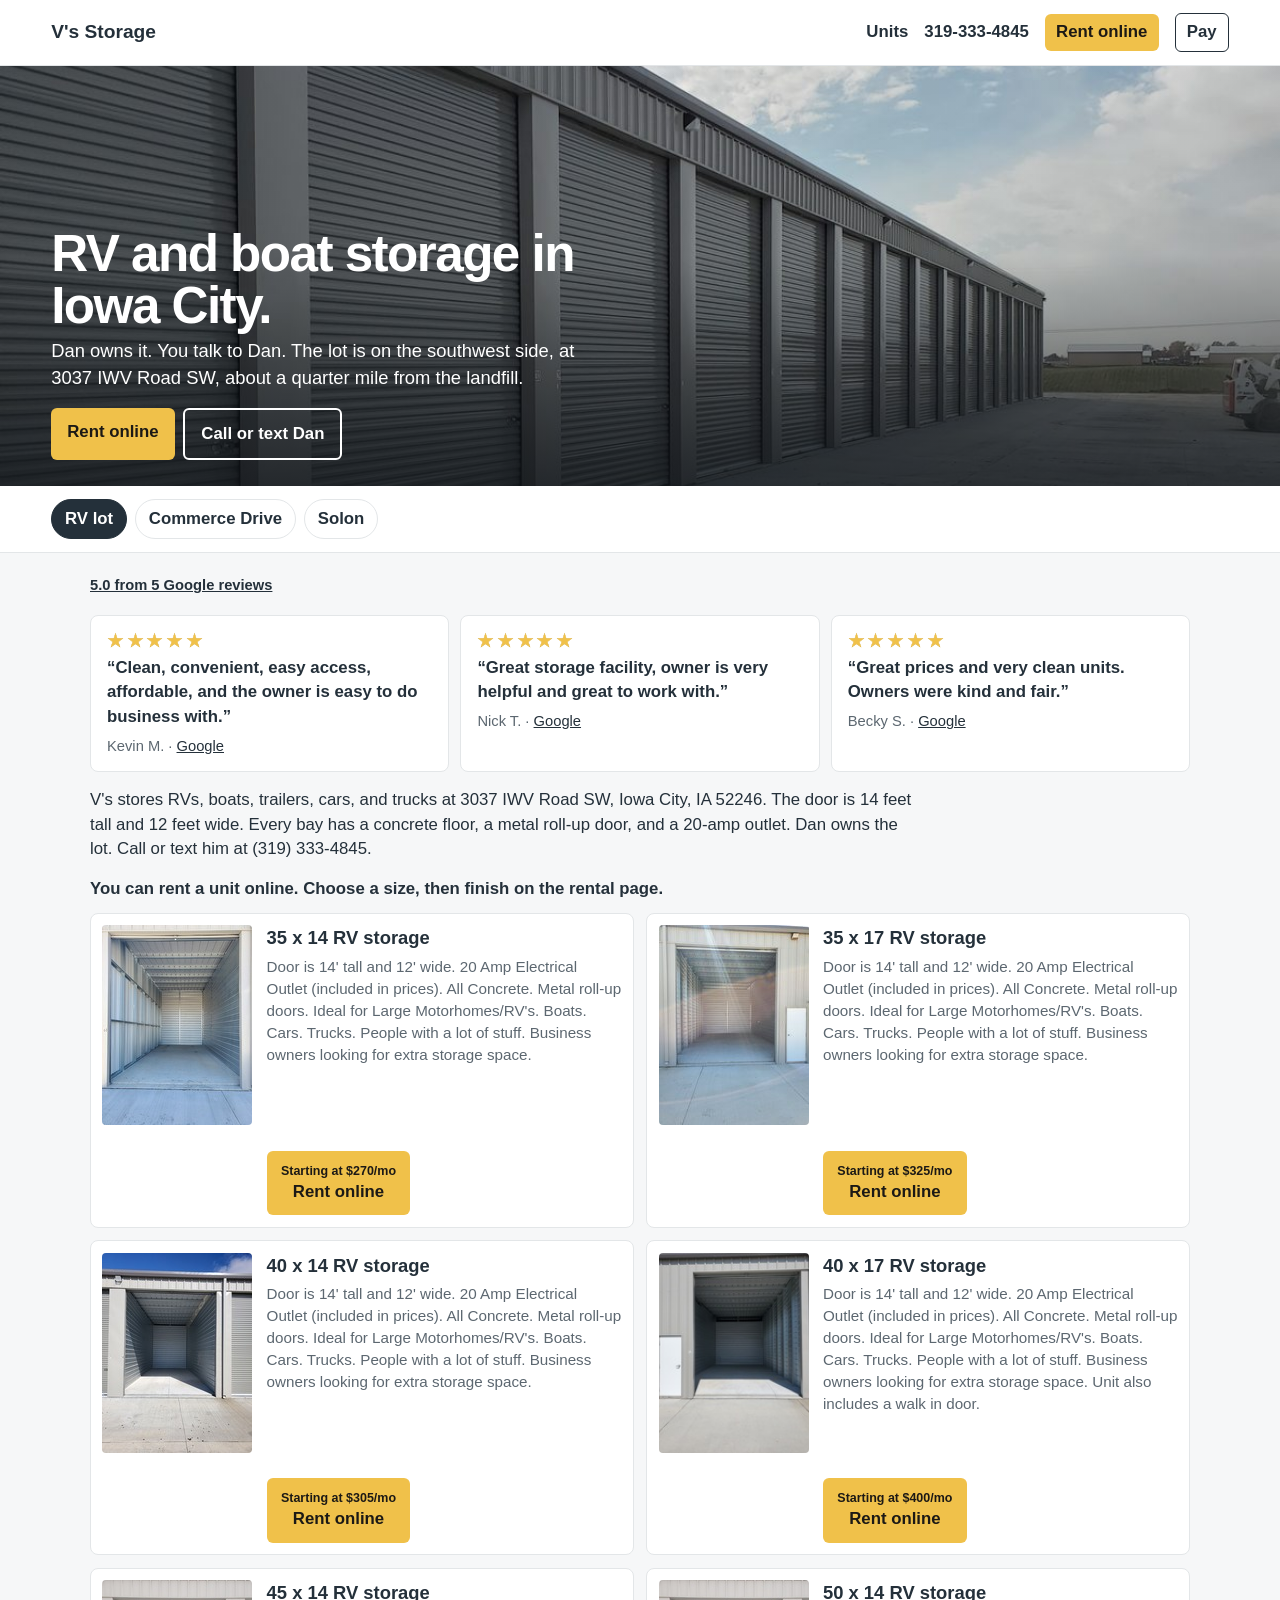
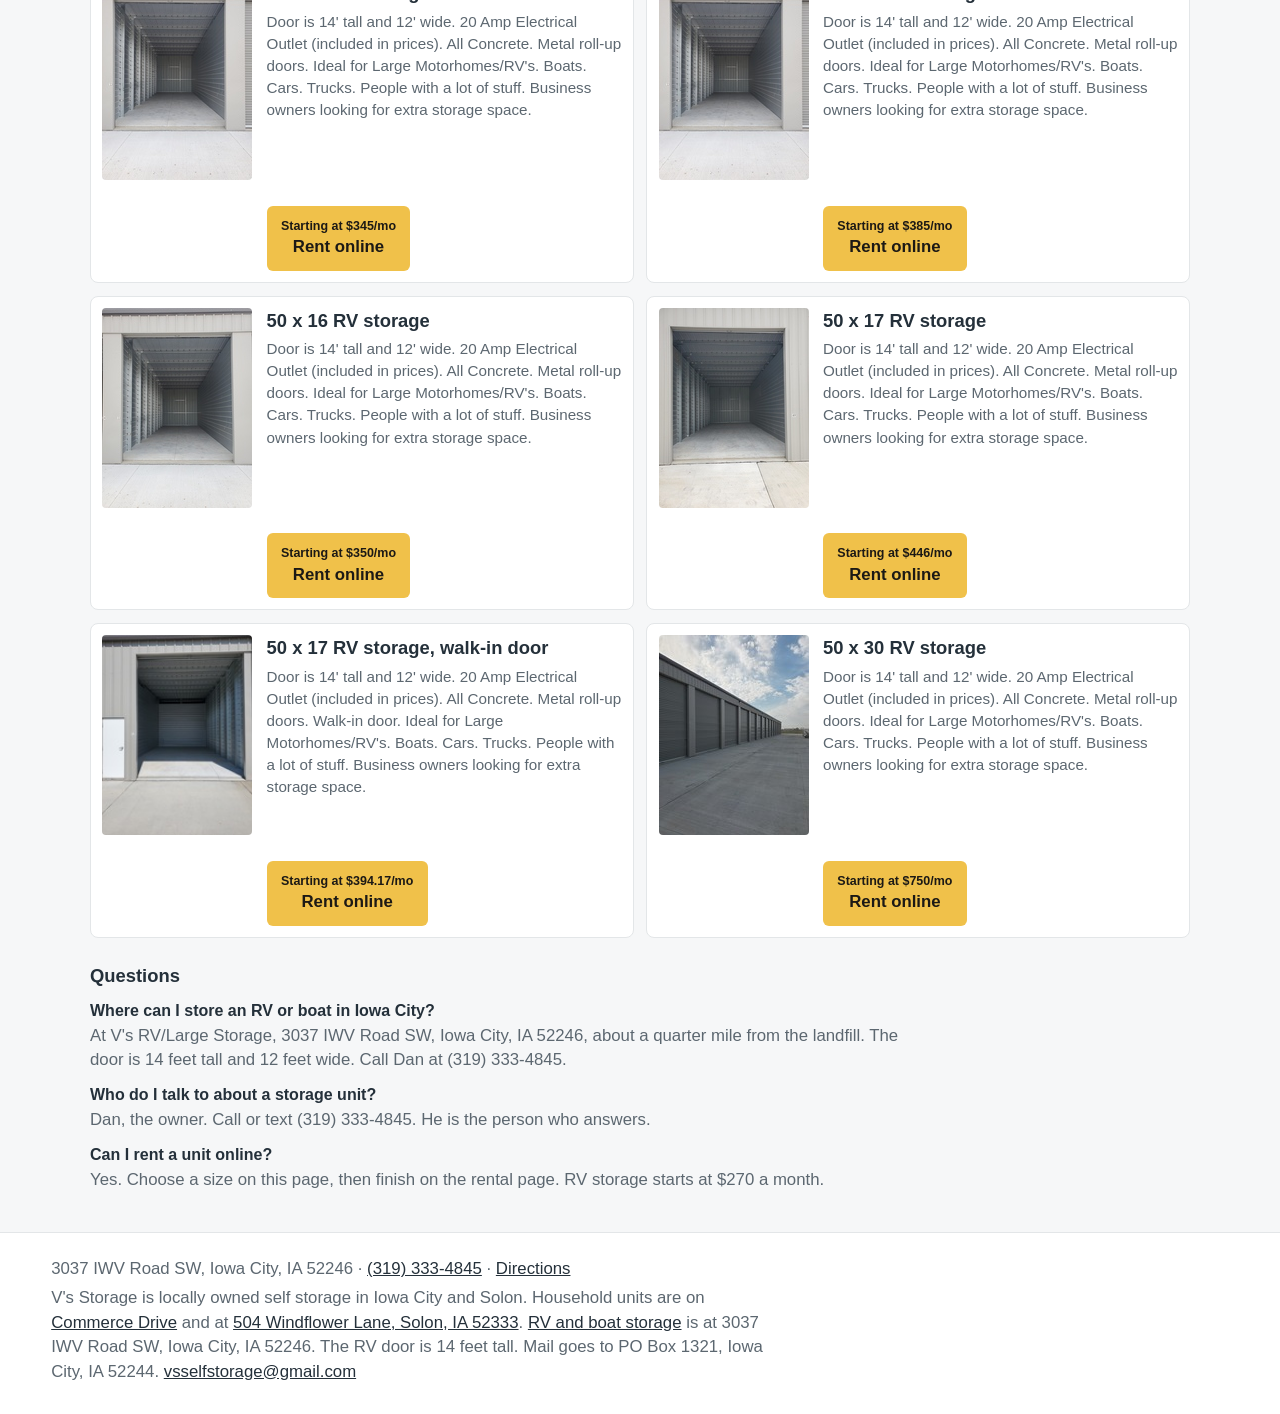
==== commit 3b7b3ec5: "Keep the scroll position when switching between the three lots. Co-authored-by: Cursor <cursoragent@" ====
--- a/index.html
+++ b/index.html
@@ -17,6 +17,7 @@
   <meta name="twitter:description" content="RV, boat, and trailer storage at 3037 IWV Road SW, Iowa City. Dan owns it. 14-foot doors. From $270 a month. Call (319) 333-4845.">
   <link rel="preload" as="image" href="images/rv-lot.jpg" fetchpriority="high">
   <link rel="stylesheet" href="site.css">
+  <script src="lot-scroll.js"></script>
   <script type="application/ld+json">
 {
   "@context": "https://schema.org",
--- a/site.css
+++ b/site.css
@@ -32,9 +32,6 @@
 .stars { margin: 0 0 0.4rem; color: var(--star); letter-spacing: 0.14em; font-size: 1.2rem; font-weight: 400; line-height: 1; }
 .stars span { -webkit-text-stroke: 0.35px var(--star-edge); paint-order: stroke fill; }
 .reviews blockquote footer { padding: 0; background: transparent; border: 0; }
-.review-controls { display: flex; gap: 0.4rem; margin-top: 0.55rem; }
-.review-controls button { border: 1px solid var(--line); background: #fff; border-radius: 999px; padding: 0.35rem 0.7rem; font-weight: 600; }
-.reviews.is-rotating { display: block; max-width: 40rem; }
 .reviews.is-rotating blockquote[hidden] { display: none; }
 #facts { margin: 0 0 1rem; max-width: 52rem; }
 #facts a { font-weight: 600; text-decoration: underline; text-underline-offset: 0.14em; }
@@ -86,7 +83,14 @@
   .reviews blockquote { flex: 0 0 min(15.5rem, 82%); scroll-snap-align: start; padding: 0.55rem 0.7rem; }
   .reviews blockquote p { margin: 0; font-size: 0.92rem; }
   .reviews blockquote footer { margin-top: 0.15rem; font-size: 0.8rem; }
-  .reviews.is-rotating { display: block; margin: 0 0 0.65rem; padding: 0; overflow: visible; }
+  .reviews.is-rotating {
+    display: grid;
+    grid-template-columns: 1fr;
+    margin: 0 0 0.65rem;
+    padding: 0;
+    overflow: visible;
+  }
+  .reviews.is-rotating blockquote { flex: none; width: auto; }
   .reviews .stars { margin: 0 0 0.25rem; }
   #facts { order: 3; font-size: 0.92rem; margin: 0.85rem 0 0; }
   .faq { order: 4; margin-top: 0.85rem; }
